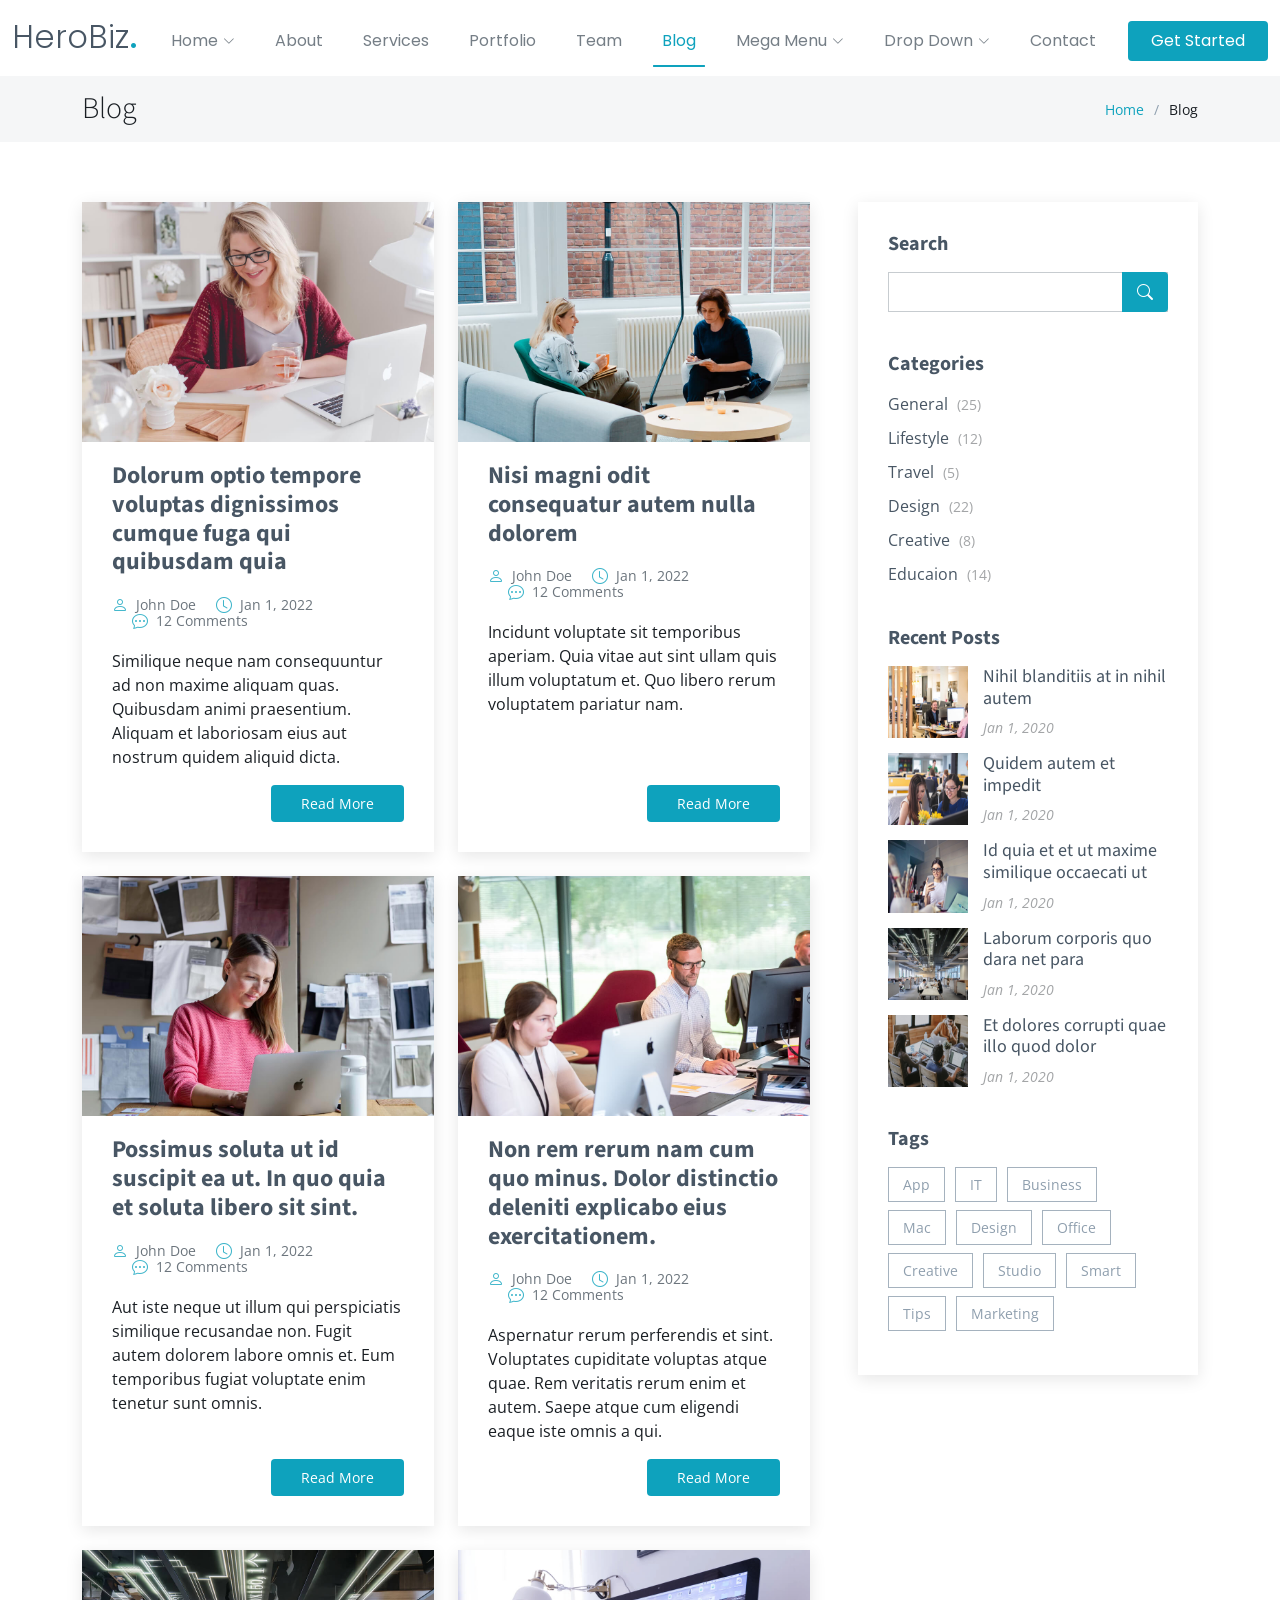
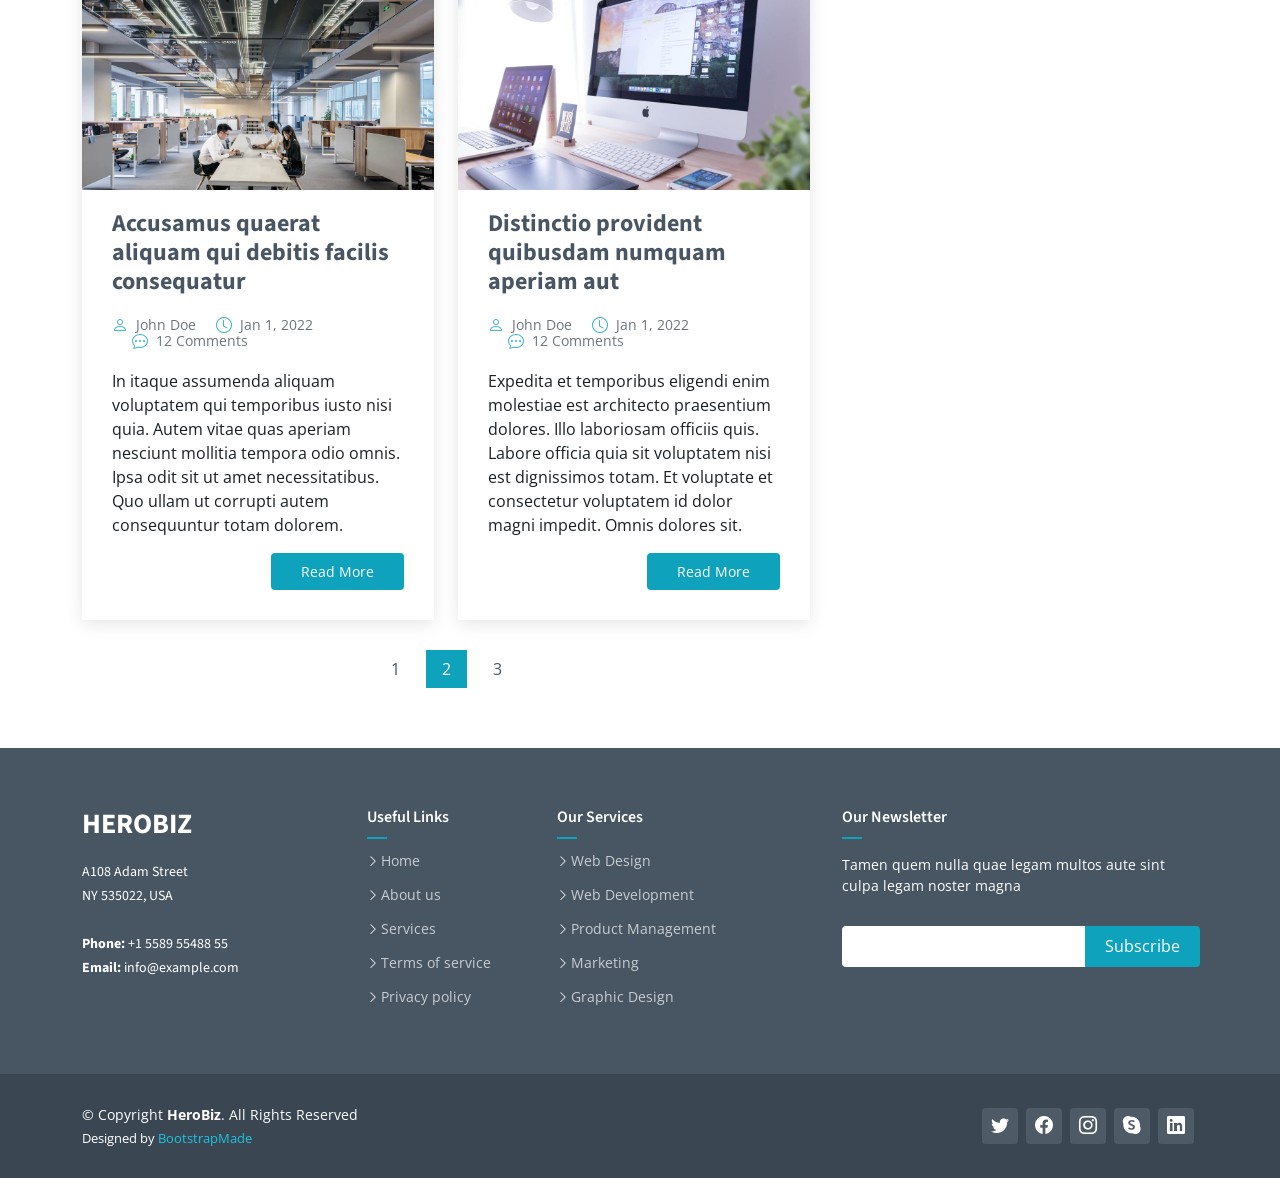
==== blog.html @ 0faada61 "commits" ====
<!DOCTYPE html>
<html lang="en">

<head>
  <meta charset="utf-8">
  <meta content="width=device-width, initial-scale=1.0" name="viewport">

  <title>Blog - HeroBiz Bootstrap Template</title>
  <meta content="" name="description">
  <meta content="" name="keywords">

  <!-- Favicons -->
  <link href="assets/img/favicon.png" rel="icon">
  <link href="assets/img/apple-touch-icon.png" rel="apple-touch-icon">

  <!-- Google Fonts -->
  <link rel="preconnect" href="https://fonts.googleapis.com">
  <link rel="preconnect" href="https://fonts.gstatic.com" crossorigin>
  <link href="https://fonts.googleapis.com/css2?family=Open+Sans:ital,wght@0,300;0,400;0,500;0,600;0,700;1,300;1,400;1,500;1,600;1,700&family=Poppins:ital,wght@0,300;0,400;0,500;0,600;0,700;1,300;1,400;1,500;1,600;1,700&family=Source+Sans+Pro:ital,wght@0,300;0,400;0,600;0,700;1,300;1,400;1,600;1,700&display=swap" rel="stylesheet">

  <!-- Vendor CSS Files -->
  <link href="assets/vendor/bootstrap/css/bootstrap.min.css" rel="stylesheet">
  <link href="assets/vendor/bootstrap-icons/bootstrap-icons.css" rel="stylesheet">
  <link href="assets/vendor/aos/aos.css" rel="stylesheet">
  <link href="assets/vendor/glightbox/css/glightbox.min.css" rel="stylesheet">
  <link href="assets/vendor/swiper/swiper-bundle.min.css" rel="stylesheet">

  <!-- Variables CSS Files. Uncomment your preferred color scheme -->
  <link href="assets/css/variables.css" rel="stylesheet">
  <!-- <link href="assets/css/variables-blue.css" rel="stylesheet"> -->
  <!-- <link href="assets/css/variables-green.css" rel="stylesheet"> -->
  <!-- <link href="assets/css/variables-orange.css" rel="stylesheet"> -->
  <!-- <link href="assets/css/variables-purple.css" rel="stylesheet"> -->
  <!-- <link href="assets/css/variables-red.css" rel="stylesheet"> -->
  <!-- <link href="assets/css/variables-pink.css" rel="stylesheet"> -->

  <!-- Template Main CSS File -->
  <link href="assets/css/main.css" rel="stylesheet">

  <!-- =======================================================
  * Template Name: HeroBiz - v2.1.0
  * Template URL: https://bootstrapmade.com/herobiz-bootstrap-business-template/
  * Author: BootstrapMade.com
  * License: https://bootstrapmade.com/license/
  ======================================================== -->
</head>

<body>

  <!-- ======= Header ======= -->
  <header id="header" class="header fixed-top" data-scrollto-offset="0">
    <div class="container-fluid d-flex align-items-center justify-content-between">

      <a href="index.html" class="logo d-flex align-items-center scrollto me-auto me-lg-0">
        <!-- Uncomment the line below if you also wish to use an image logo -->
        <!-- <img src="assets/img/logo.png" alt=""> -->
        <h1>HeroBiz<span>.</span></h1>
      </a>

      <nav id="navbar" class="navbar">
        <ul>

          <li class="dropdown"><a href="#"><span>Home</span> <i class="bi bi-chevron-down dropdown-indicator"></i></a>
            <ul>
              <li><a href="index.html">Home 1 - index.html</a></li>
              <li><a href="index-2.html">Home 2 - index-2.html</a></li>
              <li><a href="index-3.html">Home 3 - index-3.html</a></li>
              <li><a href="index-4.html">Home 4 - index-4.html</a></li>
            </ul>
          </li>

          <li><a class="nav-link scrollto" href="index.html#about">About</a></li>
          <li><a class="nav-link scrollto" href="index.html#services">Services</a></li>
          <li><a class="nav-link scrollto" href="index.html#portfolio">Portfolio</a></li>
          <li><a class="nav-link scrollto" href="index.html#team">Team</a></li>
          <li><a href="blog.html" class="active">Blog</a></li>
          <li class="dropdown megamenu"><a href="#"><span>Mega Menu</span> <i class="bi bi-chevron-down dropdown-indicator"></i></a>
            <ul>
              <li>
                <a href="#">Column 1 link 1</a>
                <a href="#">Column 1 link 2</a>
                <a href="#">Column 1 link 3</a>
              </li>
              <li>
                <a href="#">Column 2 link 1</a>
                <a href="#">Column 2 link 2</a>
                <a href="#">Column 3 link 3</a>
              </li>
              <li>
                <a href="#">Column 3 link 1</a>
                <a href="#">Column 3 link 2</a>
                <a href="#">Column 3 link 3</a>
              </li>
              <li>
                <a href="#">Column 4 link 1</a>
                <a href="#">Column 4 link 2</a>
                <a href="#">Column 4 link 3</a>
              </li>
            </ul>
          </li>
          <li class="dropdown"><a href="#"><span>Drop Down</span> <i class="bi bi-chevron-down dropdown-indicator"></i></a>
            <ul>
              <li><a href="#">Drop Down 1</a></li>
              <li class="dropdown"><a href="#"><span>Deep Drop Down</span> <i class="bi bi-chevron-down dropdown-indicator"></i></a>
                <ul>
                  <li><a href="#">Deep Drop Down 1</a></li>
                  <li><a href="#">Deep Drop Down 2</a></li>
                  <li><a href="#">Deep Drop Down 3</a></li>
                  <li><a href="#">Deep Drop Down 4</a></li>
                  <li><a href="#">Deep Drop Down 5</a></li>
                </ul>
              </li>
              <li><a href="#">Drop Down 2</a></li>
              <li><a href="#">Drop Down 3</a></li>
              <li><a href="#">Drop Down 4</a></li>
            </ul>
          </li>
          <li><a class="nav-link scrollto" href="index.html#contact">Contact</a></li>
        </ul>
        <i class="bi bi-list mobile-nav-toggle d-none"></i>
      </nav><!-- .navbar -->

      <a class="btn-getstarted scrollto" href="index.html#about">Get Started</a>

    </div>
  </header><!-- End Header -->

  <main id="main">

    <!-- ======= Breadcrumbs ======= -->
    <div class="breadcrumbs">
      <div class="container">

        <div class="d-flex justify-content-between align-items-center">
          <h2>Blog</h2>
          <ol>
            <li><a href="index.html">Home</a></li>
            <li>Blog</li>
          </ol>
        </div>

      </div>
    </div><!-- End Breadcrumbs -->

    <!-- ======= Blog Section ======= -->
    <section id="blog" class="blog">
      <div class="container" data-aos="fade-up">

        <div class="row g-5">

          <div class="col-lg-8">

            <div class="row gy-4 posts-list">

              <div class="col-lg-6">
                <article class="d-flex flex-column">

                  <div class="post-img">
                    <img src="assets/img/blog/blog-1.jpg" alt="" class="img-fluid">
                  </div>

                  <h2 class="title">
                    <a href="blog-details.html">Dolorum optio tempore voluptas dignissimos cumque fuga qui quibusdam quia</a>
                  </h2>

                  <div class="meta-top">
                    <ul>
                      <li class="d-flex align-items-center"><i class="bi bi-person"></i> <a href="blog-details.html">John Doe</a></li>
                      <li class="d-flex align-items-center"><i class="bi bi-clock"></i> <a href="blog-details.html"><time datetime="2022-01-01">Jan 1, 2022</time></a></li>
                      <li class="d-flex align-items-center"><i class="bi bi-chat-dots"></i> <a href="blog-details.html">12 Comments</a></li>
                    </ul>
                  </div>

                  <div class="content">
                    <p>
                      Similique neque nam consequuntur ad non maxime aliquam quas. Quibusdam animi praesentium. Aliquam et laboriosam eius aut nostrum quidem aliquid dicta.
                    </p>
                  </div>

                  <div class="read-more mt-auto align-self-end">
                    <a href="blog-details.html">Read More</a>
                  </div>

                </article>
              </div><!-- End post list item -->

              <div class="col-lg-6">
                <article class="d-flex flex-column">

                  <div class="post-img">
                    <img src="assets/img/blog/blog-2.jpg" alt="" class="img-fluid">
                  </div>

                  <h2 class="title">
                    <a href="blog-details.html">Nisi magni odit consequatur autem nulla dolorem</a>
                  </h2>

                  <div class="meta-top">
                    <ul>
                      <li class="d-flex align-items-center"><i class="bi bi-person"></i> <a href="blog-details.html">John Doe</a></li>
                      <li class="d-flex align-items-center"><i class="bi bi-clock"></i> <a href="blog-details.html"><time datetime="2022-01-01">Jan 1, 2022</time></a></li>
                      <li class="d-flex align-items-center"><i class="bi bi-chat-dots"></i> <a href="blog-details.html">12 Comments</a></li>
                    </ul>
                  </div>

                  <div class="content">
                    <p>
                      Incidunt voluptate sit temporibus aperiam. Quia vitae aut sint ullam quis illum voluptatum et. Quo libero rerum voluptatem pariatur nam.
                    </p>
                  </div>

                  <div class="read-more mt-auto align-self-end">
                    <a href="blog-details.html">Read More</a>
                  </div>

                </article>
              </div><!-- End post list item -->

              <div class="col-lg-6">
                <article class="d-flex flex-column">

                  <div class="post-img">
                    <img src="assets/img/blog/blog-3.jpg" alt="" class="img-fluid">
                  </div>

                  <h2 class="title">
                    <a href="blog-details.html">Possimus soluta ut id suscipit ea ut. In quo quia et soluta libero sit sint.</a>
                  </h2>

                  <div class="meta-top">
                    <ul>
                      <li class="d-flex align-items-center"><i class="bi bi-person"></i> <a href="blog-details.html">John Doe</a></li>
                      <li class="d-flex align-items-center"><i class="bi bi-clock"></i> <a href="blog-details.html"><time datetime="2022-01-01">Jan 1, 2022</time></a></li>
                      <li class="d-flex align-items-center"><i class="bi bi-chat-dots"></i> <a href="blog-details.html">12 Comments</a></li>
                    </ul>
                  </div>

                  <div class="content">
                    <p>
                      Aut iste neque ut illum qui perspiciatis similique recusandae non. Fugit autem dolorem labore omnis et. Eum temporibus fugiat voluptate enim tenetur sunt omnis.
                    </p>
                  </div>

                  <div class="read-more mt-auto align-self-end">
                    <a href="blog-details.html">Read More</a>
                  </div>

                </article>
              </div><!-- End post list item -->

              <div class="col-lg-6">
                <article class="d-flex flex-column">

                  <div class="post-img">
                    <img src="assets/img/blog/blog-4.jpg" alt="" class="img-fluid">
                  </div>

                  <h2 class="title">
                    <a href="blog-details.html">Non rem rerum nam cum quo minus. Dolor distinctio deleniti explicabo eius exercitationem.</a>
                  </h2>

                  <div class="meta-top">
                    <ul>
                      <li class="d-flex align-items-center"><i class="bi bi-person"></i> <a href="blog-details.html">John Doe</a></li>
                      <li class="d-flex align-items-center"><i class="bi bi-clock"></i> <a href="blog-details.html"><time datetime="2022-01-01">Jan 1, 2022</time></a></li>
                      <li class="d-flex align-items-center"><i class="bi bi-chat-dots"></i> <a href="blog-details.html">12 Comments</a></li>
                    </ul>
                  </div>

                  <div class="content">
                    <p>
                      Aspernatur rerum perferendis et sint. Voluptates cupiditate voluptas atque quae. Rem veritatis rerum enim et autem. Saepe atque cum eligendi eaque iste omnis a qui.
                    </p>
                  </div>

                  <div class="read-more mt-auto align-self-end">
                    <a href="blog-details.html">Read More</a>
                  </div>

                </article>
              </div><!-- End post list item -->

              <div class="col-lg-6">
                <article class="d-flex flex-column">

                  <div class="post-img">
                    <img src="assets/img/blog/blog-5.jpg" alt="" class="img-fluid">
                  </div>

                  <h2 class="title">
                    <a href="blog-details.html">Accusamus quaerat aliquam qui debitis facilis consequatur</a>
                  </h2>

                  <div class="meta-top">
                    <ul>
                      <li class="d-flex align-items-center"><i class="bi bi-person"></i> <a href="blog-details.html">John Doe</a></li>
                      <li class="d-flex align-items-center"><i class="bi bi-clock"></i> <a href="blog-details.html"><time datetime="2022-01-01">Jan 1, 2022</time></a></li>
                      <li class="d-flex align-items-center"><i class="bi bi-chat-dots"></i> <a href="blog-details.html">12 Comments</a></li>
                    </ul>
                  </div>

                  <div class="content">
                    <p>
                      In itaque assumenda aliquam voluptatem qui temporibus iusto nisi quia. Autem vitae quas aperiam nesciunt mollitia tempora odio omnis. Ipsa odit sit ut amet necessitatibus. Quo ullam ut corrupti autem consequuntur totam dolorem.
                    </p>
                  </div>

                  <div class="read-more mt-auto align-self-end">
                    <a href="blog-details.html">Read More</a>
                  </div>

                </article>
              </div><!-- End post list item -->

              <div class="col-lg-6">
                <article class="d-flex flex-column">

                  <div class="post-img">
                    <img src="assets/img/blog/blog-6.jpg" alt="" class="img-fluid">
                  </div>

                  <h2 class="title">
                    <a href="blog-details.html">Distinctio provident quibusdam numquam aperiam aut</a>
                  </h2>

                  <div class="meta-top">
                    <ul>
                      <li class="d-flex align-items-center"><i class="bi bi-person"></i> <a href="blog-details.html">John Doe</a></li>
                      <li class="d-flex align-items-center"><i class="bi bi-clock"></i> <a href="blog-details.html"><time datetime="2022-01-01">Jan 1, 2022</time></a></li>
                      <li class="d-flex align-items-center"><i class="bi bi-chat-dots"></i> <a href="blog-details.html">12 Comments</a></li>
                    </ul>
                  </div>

                  <div class="content">
                    <p>
                      Expedita et temporibus eligendi enim molestiae est architecto praesentium dolores. Illo laboriosam officiis quis. Labore officia quia sit voluptatem nisi est dignissimos totam. Et voluptate et consectetur voluptatem id dolor magni impedit. Omnis dolores sit.
                    </p>
                  </div>

                  <div class="read-more mt-auto align-self-end">
                    <a href="blog-details.html">Read More</a>
                  </div>

                </article>
              </div><!-- End post list item -->

            </div><!-- End blog posts list -->

            <div class="blog-pagination">
              <ul class="justify-content-center">
                <li><a href="#">1</a></li>
                <li class="active"><a href="#">2</a></li>
                <li><a href="#">3</a></li>
              </ul>
            </div><!-- End blog pagination -->

          </div>

          <div class="col-lg-4">

            <div class="sidebar">

              <div class="sidebar-item search-form">
                <h3 class="sidebar-title">Search</h3>
                <form action="" class="mt-3">
                  <input type="text">
                  <button type="submit"><i class="bi bi-search"></i></button>
                </form>
              </div><!-- End sidebar search formn-->

              <div class="sidebar-item categories">
                <h3 class="sidebar-title">Categories</h3>
                <ul class="mt-3">
                  <li><a href="#">General <span>(25)</span></a></li>
                  <li><a href="#">Lifestyle <span>(12)</span></a></li>
                  <li><a href="#">Travel <span>(5)</span></a></li>
                  <li><a href="#">Design <span>(22)</span></a></li>
                  <li><a href="#">Creative <span>(8)</span></a></li>
                  <li><a href="#">Educaion <span>(14)</span></a></li>
                </ul>
              </div><!-- End sidebar categories-->

              <div class="sidebar-item recent-posts">
                <h3 class="sidebar-title">Recent Posts</h3>

                <div class="mt-3">

                  <div class="post-item mt-3">
                    <img src="assets/img/blog/blog-recent-1.jpg" alt="" class="flex-shrink-0">
                    <div>
                      <h4><a href="blog-post.html">Nihil blanditiis at in nihil autem</a></h4>
                      <time datetime="2020-01-01">Jan 1, 2020</time>
                    </div>
                  </div><!-- End recent post item-->

                  <div class="post-item">
                    <img src="assets/img/blog/blog-recent-2.jpg" alt="" class="flex-shrink-0">
                    <div>
                      <h4><a href="blog-post.html">Quidem autem et impedit</a></h4>
                      <time datetime="2020-01-01">Jan 1, 2020</time>
                    </div>
                  </div><!-- End recent post item-->

                  <div class="post-item">
                    <img src="assets/img/blog/blog-recent-3.jpg" alt="" class="flex-shrink-0">
                    <div>
                      <h4><a href="blog-post.html">Id quia et et ut maxime similique occaecati ut</a></h4>
                      <time datetime="2020-01-01">Jan 1, 2020</time>
                    </div>
                  </div><!-- End recent post item-->

                  <div class="post-item">
                    <img src="assets/img/blog/blog-recent-4.jpg" alt="" class="flex-shrink-0">
                    <div>
                      <h4><a href="blog-post.html">Laborum corporis quo dara net para</a></h4>
                      <time datetime="2020-01-01">Jan 1, 2020</time>
                    </div>
                  </div><!-- End recent post item-->

                  <div class="post-item">
                    <img src="assets/img/blog/blog-recent-5.jpg" alt="" class="flex-shrink-0">
                    <div>
                      <h4><a href="blog-post.html">Et dolores corrupti quae illo quod dolor</a></h4>
                      <time datetime="2020-01-01">Jan 1, 2020</time>
                    </div>
                  </div><!-- End recent post item-->

                </div>

              </div><!-- End sidebar recent posts-->

              <div class="sidebar-item tags">
                <h3 class="sidebar-title">Tags</h3>
                <ul class="mt-3">
                  <li><a href="#">App</a></li>
                  <li><a href="#">IT</a></li>
                  <li><a href="#">Business</a></li>
                  <li><a href="#">Mac</a></li>
                  <li><a href="#">Design</a></li>
                  <li><a href="#">Office</a></li>
                  <li><a href="#">Creative</a></li>
                  <li><a href="#">Studio</a></li>
                  <li><a href="#">Smart</a></li>
                  <li><a href="#">Tips</a></li>
                  <li><a href="#">Marketing</a></li>
                </ul>
              </div><!-- End sidebar tags-->

            </div><!-- End Blog Sidebar -->

          </div>

        </div>

      </div>
    </section><!-- End Blog Section -->

  </main><!-- End #main -->

  <!-- ======= Footer ======= -->
  <footer id="footer" class="footer">

    <div class="footer-content">
      <div class="container">
        <div class="row">

          <div class="col-lg-3 col-md-6">
            <div class="footer-info">
              <h3>HeroBiz</h3>
              <p>
                A108 Adam Street <br>
                NY 535022, USA<br><br>
                <strong>Phone:</strong> +1 5589 55488 55<br>
                <strong>Email:</strong> info@example.com<br>
              </p>
            </div>
          </div>

          <div class="col-lg-2 col-md-6 footer-links">
            <h4>Useful Links</h4>
            <ul>
              <li><i class="bi bi-chevron-right"></i> <a href="#">Home</a></li>
              <li><i class="bi bi-chevron-right"></i> <a href="#">About us</a></li>
              <li><i class="bi bi-chevron-right"></i> <a href="#">Services</a></li>
              <li><i class="bi bi-chevron-right"></i> <a href="#">Terms of service</a></li>
              <li><i class="bi bi-chevron-right"></i> <a href="#">Privacy policy</a></li>
            </ul>
          </div>

          <div class="col-lg-3 col-md-6 footer-links">
            <h4>Our Services</h4>
            <ul>
              <li><i class="bi bi-chevron-right"></i> <a href="#">Web Design</a></li>
              <li><i class="bi bi-chevron-right"></i> <a href="#">Web Development</a></li>
              <li><i class="bi bi-chevron-right"></i> <a href="#">Product Management</a></li>
              <li><i class="bi bi-chevron-right"></i> <a href="#">Marketing</a></li>
              <li><i class="bi bi-chevron-right"></i> <a href="#">Graphic Design</a></li>
            </ul>
          </div>

          <div class="col-lg-4 col-md-6 footer-newsletter">
            <h4>Our Newsletter</h4>
            <p>Tamen quem nulla quae legam multos aute sint culpa legam noster magna</p>
            <form action="" method="post">
              <input type="email" name="email"><input type="submit" value="Subscribe">
            </form>

          </div>

        </div>
      </div>
    </div>

    <div class="footer-legal text-center">
      <div class="container d-flex flex-column flex-lg-row justify-content-center justify-content-lg-between align-items-center">

        <div class="d-flex flex-column align-items-center align-items-lg-start">
          <div class="copyright">
            &copy; Copyright <strong><span>HeroBiz</span></strong>. All Rights Reserved
          </div>
          <div class="credits">
            <!-- All the links in the footer should remain intact. -->
            <!-- You can delete the links only if you purchased the pro version. -->
            <!-- Licensing information: https://bootstrapmade.com/license/ -->
            <!-- Purchase the pro version with working PHP/AJAX contact form: https://bootstrapmade.com/herobiz-bootstrap-business-template/ -->
            Designed by <a href="https://bootstrapmade.com/">BootstrapMade</a>
          </div>
        </div>

        <div class="social-links order-first order-lg-last mb-3 mb-lg-0">
          <a href="#" class="twitter"><i class="bi bi-twitter"></i></a>
          <a href="#" class="facebook"><i class="bi bi-facebook"></i></a>
          <a href="#" class="instagram"><i class="bi bi-instagram"></i></a>
          <a href="#" class="google-plus"><i class="bi bi-skype"></i></a>
          <a href="#" class="linkedin"><i class="bi bi-linkedin"></i></a>
        </div>

      </div>
    </div>

  </footer><!-- End Footer -->

  <a href="#" class="scroll-top d-flex align-items-center justify-content-center"><i class="bi bi-arrow-up-short"></i></a>

  <div id="preloader"></div>

  <!-- Vendor JS Files -->
  <script src="assets/vendor/bootstrap/js/bootstrap.bundle.min.js"></script>
  <script src="assets/vendor/aos/aos.js"></script>
  <script src="assets/vendor/glightbox/js/glightbox.min.js"></script>
  <script src="assets/vendor/isotope-layout/isotope.pkgd.min.js"></script>
  <script src="assets/vendor/swiper/swiper-bundle.min.js"></script>
  <script src="assets/vendor/php-email-form/validate.js"></script>

  <!-- Template Main JS File -->
  <script src="assets/js/main.js"></script>

</body>

</html>
---- assets/css/variables.css ----
/**
* Template Name: HeroBiz
* File: variables.css
* Description: Easily customize colors, typography, and other repetitive properties used in the template main stylesheet file main.css
* 
* Template URL: https://bootstrapmade.com/herobiz-bootstrap-business-template/
* Author: BootstrapMade.com
* License: https://bootstrapmade.com/license/
* 
* Contents:
* 1. HeroBiz template variables 
* 2. Override default Bootstrap variables
* 3. Set color and background class names
*
* Learn more about CSS variables at https://developer.mozilla.org/en-US/docs/Web/CSS/Using_CSS_custom_properties
*/

/*--------------------------------------------------------------
# 1. HeroBiz template variables 
--------------------------------------------------------------*/
:root {

  /* Fonts */
  --font-default: 'Open Sans', system-ui, -apple-system, "Segoe UI", Roboto, "Helvetica Neue", Arial, "Noto Sans", "Liberation Sans", sans-serif, "Apple Color Emoji", "Segoe UI Emoji", "Segoe UI Symbol", "Noto Color Emoji";
  --font-primary: 'Source Sans Pro', sans-serif;
  --font-secondary: 'Poppins', sans-serif;

  /* Colors */
  /* The *-rgb color names are simply the RGB converted value of the corresponding color for use in the rgba() function */

  /* Default text color */
  --color-default: #1a1f24;
  --color-default-rgb: 26, 31, 36;

  /* Defult links color */
  --color-links: #0ea2bd;
  --color-links-hover: #1ec3e0;

  /* Primay colors */
  --color-primary: #0ea2bd;
  --color-primary-light: #1ec3e0;
  --color-primary-dark: #0189a1;

  --color-primary-rgb: 14, 162, 189;
  --color-primary-light-rgb: 30, 195, 224;
  --color-primary-dark-rgb: 1, 137, 161;

  /* Secondary colors */
  --color-secondary: #485664;
  --color-secondary-light: #8f9fae;
  --color-secondary-dark: #3a4753;

  --color-secondary-rgb: 72, 86, 100;
  --color-secondary-light-rgb: 143, 159, 174;
  --color-secondary-dark-rgb: 58, 71, 83;

  /* General colors */
  --color-blue: #0d6efd;
  --color-blue-rgb: 13, 110, 253;

  --color-indigo: #6610f2;
  --color-indigo-rgb: 102, 16, 242;

  --color-purple: #6f42c1;
  --color-purple-rgb: 111, 66, 193;

  --color-pink: #f3268c;
  --color-pink-rgb: 243, 38, 140;

  --color-red: #df1529;
  --color-red-rgb: 223, 21, 4;

  --color-orange: #fd7e14;
  --color-orange-rgb: 253, 126, 20;

  --color-yellow: #ffc107;
  --color-yellow-rgb: 255, 193, 7;

  --color-green: #059652;
  --color-green-rgb: 5, 150, 82;

  --color-teal: #20c997;
  --color-teal-rgb: 32, 201, 151;

  --color-cyan: #0dcaf0;
  --color-cyan-rgb: 13, 202, 240;

  --color-white: #ffffff;
  --color-white-rgb: 255, 255, 255;

  --color-gray: #6c757d;
  --color-gray-rgb: 108, 117, 125;

  --color-black: #000000;
  --color-black-rgb: 0, 0, 0;
  
}

/*--------------------------------------------------------------
# 2. Override default Bootstrap variables
--------------------------------------------------------------*/
:root {

  --bs-blue: var(--color-blue);
  --bs-indigo: var(--color-indigo);
  --bs-purple: var(--color-purple);
  --bs-pink: var(--color-pink);
  --bs-red: var(--color-red);
  --bs-orange: var(--color-orange);
  --bs-yellow: var(--color-yellow);
  --bs-green: var(--color-green);
  --bs-teal: var(--color-teal);
  --bs-cyan: var(--color-cyan);
  --bs-white: var(--color-white);
  --bs-gray: var(--color-gray);
  --bs-gray-dark: #343a40;
  --bs-gray-100: #f8f9fa;
  --bs-gray-200: #e9ecef;
  --bs-gray-300: #dee2e6;
  --bs-gray-400: #ced4da;
  --bs-gray-500: #adb5bd;
  --bs-gray-600: #6c757d;
  --bs-gray-700: #495057;
  --bs-gray-800: #343a40;
  --bs-gray-900: #212529;
  --bs-primary: var(--color-blue);
  --bs-secondary: var(--color-blue);
  --bs-success: #198754;
  --bs-info: #0dcaf0;
  --bs-warning: #ffc107;
  --bs-danger: #dc3545;
  --bs-light: #f8f9fa;
  --bs-dark: #212529;
  --bs-primary-rgb: var(--color-primary-rgb);
  --bs-secondary-rgb: var(--color-secondary-rgb);
  --bs-success-rgb: 25, 135, 84;
  --bs-info-rgb: 13, 202, 240;
  --bs-warning-rgb: 255, 193, 7;
  --bs-danger-rgb: 220, 53, 69;
  --bs-light-rgb: 248, 249, 250;
  --bs-dark-rgb: 33, 37, 41;
  --bs-white-rgb: var(--color-white-rgb);
  --bs-black-rgb: var(--color-black-rgb);
  --bs-body-color-rgb: var(--color-default-rgb);
  --bs-body-bg-rgb: 255, 255, 255;
  --bs-font-sans-serif: var(--font-default);
  --bs-font-monospace: SFMono-Regular, Menlo, Monaco, Consolas, "Liberation Mono", "Courier New", monospace;
  --bs-gradient: linear-gradient(180deg, rgba(255, 255, 255, 0.15), rgba(255, 255, 255, 0));
  --bs-body-font-family: var(--font-default);
  --bs-body-font-size: 1rem;
  --bs-body-font-weight: 400;
  --bs-body-line-height: 1.5;
  --bs-body-color: var(--color-default);
  --bs-body-bg: #fff;

}

/*--------------------------------------------------------------
# 3. Set color and background class names
--------------------------------------------------------------*/
/* Fonts */
.font-default { font-family: var(--font-default) !important; }
.font-primary { font-family: var(--font-primary) !important;}
.font-secondary { font-family: var(--font-secondary) !important; }

/* Text Colors */
.color-default { color: var(--color-default) !important; }
.color-links { color: var(--color-links) !important; }
.color-links:hover { color: var(--color-links-hover) !important; }
.color-primary { color: var(--color-primary) !important; }
.color-primary-light { color: var(--color-primary-light) !important; }
.color-primary-dark { color: var(--color-primary-dark) !important; }
.color-secondary { color: var(--color-secondary) !important; }
.color-secondary-light { color: var(--color-secondary-light) !important; }
.color-secondary-dark { color: var(--color-secondary-dark) !important; }
.color-blue { color: var(--color-blue) !important; }
.color-indigo { color: var(--color-indigo) !important; }
.color-purple { color: var(--color-purple) !important; }
.color-pink { color: var(--color-pink) !important; }
.color-red { color: var(--color-red) !important; }
.color-orange { color: var(--color-orange) !important; }
.color-yellow { color: var(--color-yellow) !important; }
.color-green { color: var(--color-green) !important; }
.color-teal { color: var(--color-teal) !important; }
.color-cyan { color: var(--color-cyan) !important; }
.color-white { color: var(--color-white) !important; }
.color-gray { color: var(--color-gray) !important; }
.color-black { color: var(--color-black) !important; }

/* Background Colors */
.bg-default { background-color: var(--color-default) !important; }
.bg-primary { background-color: var(--color-primary) !important; }
.bg-primary-light { background-color: var(--color-primary-light) !important; }
.bg-primary-dark { background-color: var(--color-primary-dark) !important; }
.bg-secondary { background-color: var(--color-secondary) !important; }
.bg-secondary-light { background-color: var(--color-secondary-light) !important; }
.bg-secondary-dark { background-color: var(--color-secondary-dark) !important; }
.bg-blue { background-color: var(--color-blue) !important; }
.bg-indigo { background-color: var(--color-indigo) !important; }
.bg-purple { background-color: var(--color-purple) !important; }
.bg-pink { background-color: var(--color-pink) !important; }
.bg-red { background-color: var(--color-red) !important; }
.bg-orange { background-color: var(--color-orange) !important; }
.bg-yellow { background-color: var(--color-yellow) !important; }
.bg-green { background-color: var(--color-green) !important; }
.bg-teal { background-color: var(--color-teal) !important; }
.bg-cyan { background-color: var(--color-cyan) !important; }
.bg-white { background-color: var(--color-white) !important; }
.bg-gray { background-color: var(--color-gray) !important; }
.bg-black { background-color: var(--color-black) !important; }
---- assets/css/variables-blue.css ----
/**
* Template Name: HeroBiz
* File: variables-blue.css
* Description: Easily customize colors, typography, and other repetitive properties used in the template main stylesheet file main.css
* 
* Template URL: https://bootstrapmade.com/herobiz-bootstrap-business-template/
* Author: BootstrapMade.com
* License: https://bootstrapmade.com/license/
* 
* Contents:
* 1. HeroBiz template variables 
* 2. Override default Bootstrap variables
* 3. Set color and background class names
*
* Learn more about CSS variables at https://developer.mozilla.org/en-US/docs/Web/CSS/Using_CSS_custom_properties
*/

/*--------------------------------------------------------------
# 1. HeroBiz template variables 
--------------------------------------------------------------*/
:root {

  /* Fonts */
  --font-default: 'Open Sans', system-ui, -apple-system, "Segoe UI", Roboto, "Helvetica Neue", Arial, "Noto Sans", "Liberation Sans", sans-serif, "Apple Color Emoji", "Segoe UI Emoji", "Segoe UI Symbol", "Noto Color Emoji";
  --font-primary: 'Source Sans Pro', sans-serif;
  --font-secondary: 'Poppins', sans-serif;

  /* Colors */
  /* The *-rgb color names are simply the RGB converted value of the corresponding color for use in the rgba() function */

  /* Default text color */
  --color-default: #1a1f24;
  --color-default-rgb: 26, 31, 36;

  /* Defult links color */
  --color-links: #3279fc;
  --color-links-hover: #4797ff;

  /* Primay colors */
  --color-primary: #3279fc;
  --color-primary-light: #4797ff;
  --color-primary-dark: #1c61e2;

  --color-primary-rgb: 50, 121, 252;
  --color-primary-light-rgb: 71, 151, 255;
  --color-primary-dark-rgb: 28, 97, 226;

  /* Secondary colors */
  --color-secondary: #5670a0;
  --color-secondary-light: #6e87b6;
  --color-secondary-dark: #3b5380;

  --color-secondary-rgb: 86, 112, 160;
  --color-secondary-light-rgb: 110, 135, 182;
  --color-secondary-dark-rgb: 59, 83, 128;

  /* General colors */
  --color-blue: #0d6efd;
  --color-blue-rgb: 13, 110, 253;

  --color-indigo: #6610f2;
  --color-indigo-rgb: 102, 16, 242;

  --color-purple: #6f42c1;
  --color-purple-rgb: 111, 66, 193;

  --color-pink: #f3268c;
  --color-pink-rgb: 243, 38, 140;

  --color-red: #df1529;
  --color-red-rgb: 223, 21, 4;

  --color-orange: #fd7e14;
  --color-orange-rgb: 253, 126, 20;

  --color-yellow: #ffc107;
  --color-yellow-rgb: 255, 193, 7;

  --color-green: #059652;
  --color-green-rgb: 5, 150, 82;

  --color-teal: #20c997;
  --color-teal-rgb: 32, 201, 151;

  --color-cyan: #0dcaf0;
  --color-cyan-rgb: 13, 202, 240;

  --color-white: #ffffff;
  --color-white-rgb: 255, 255, 255;

  --color-gray: #6c757d;
  --color-gray-rgb: 108, 117, 125;

  --color-black: #000000;
  --color-black-rgb: 0, 0, 0;
  
}

/*--------------------------------------------------------------
# 2. Override default Bootstrap variables
--------------------------------------------------------------*/
:root {

  --bs-blue: var(--color-blue);
  --bs-indigo: var(--color-indigo);
  --bs-purple: var(--color-purple);
  --bs-pink: var(--color-pink);
  --bs-red: var(--color-red);
  --bs-orange: var(--color-orange);
  --bs-yellow: var(--color-yellow);
  --bs-green: var(--color-green);
  --bs-teal: var(--color-teal);
  --bs-cyan: var(--color-cyan);
  --bs-white: var(--color-white);
  --bs-gray: var(--color-gray);
  --bs-gray-dark: #343a40;
  --bs-gray-100: #f8f9fa;
  --bs-gray-200: #e9ecef;
  --bs-gray-300: #dee2e6;
  --bs-gray-400: #ced4da;
  --bs-gray-500: #adb5bd;
  --bs-gray-600: #6c757d;
  --bs-gray-700: #495057;
  --bs-gray-800: #343a40;
  --bs-gray-900: #212529;
  --bs-primary: var(--color-blue);
  --bs-secondary: var(--color-blue);
  --bs-success: #198754;
  --bs-info: #0dcaf0;
  --bs-warning: #ffc107;
  --bs-danger: #dc3545;
  --bs-light: #f8f9fa;
  --bs-dark: #212529;
  --bs-primary-rgb: var(--color-primary-rgb);
  --bs-secondary-rgb: var(--color-secondary-rgb);
  --bs-success-rgb: 25, 135, 84;
  --bs-info-rgb: 13, 202, 240;
  --bs-warning-rgb: 255, 193, 7;
  --bs-danger-rgb: 220, 53, 69;
  --bs-light-rgb: 248, 249, 250;
  --bs-dark-rgb: 33, 37, 41;
  --bs-white-rgb: var(--color-white-rgb);
  --bs-black-rgb: var(--color-black-rgb);
  --bs-body-color-rgb: var(--color-default-rgb);
  --bs-body-bg-rgb: 255, 255, 255;
  --bs-font-sans-serif: var(--font-default);
  --bs-font-monospace: SFMono-Regular, Menlo, Monaco, Consolas, "Liberation Mono", "Courier New", monospace;
  --bs-gradient: linear-gradient(180deg, rgba(255, 255, 255, 0.15), rgba(255, 255, 255, 0));
  --bs-body-font-family: var(--font-default);
  --bs-body-font-size: 1rem;
  --bs-body-font-weight: 400;
  --bs-body-line-height: 1.5;
  --bs-body-color: var(--color-default);
  --bs-body-bg: #fff;

}

/*--------------------------------------------------------------
# 3. Set color and background class names
--------------------------------------------------------------*/
/* Fonts */
.font-default { font-family: var(--font-default) !important; }
.font-primary { font-family: var(--font-primary) !important;}
.font-secondary { font-family: var(--font-secondary) !important; }

/* Text Colors */
.color-default { color: var(--color-default) !important; }
.color-links { color: var(--color-links) !important; }
.color-links:hover { color: var(--color-links-hover) !important; }
.color-primary { color: var(--color-primary) !important; }
.color-primary-light { color: var(--color-primary-light) !important; }
.color-primary-dark { color: var(--color-primary-dark) !important; }
.color-secondary { color: var(--color-secondary) !important; }
.color-secondary-light { color: var(--color-secondary-light) !important; }
.color-secondary-dark { color: var(--color-secondary-dark) !important; }
.color-blue { color: var(--color-blue) !important; }
.color-indigo { color: var(--color-indigo) !important; }
.color-purple { color: var(--color-purple) !important; }
.color-pink { color: var(--color-pink) !important; }
.color-red { color: var(--color-red) !important; }
.color-orange { color: var(--color-orange) !important; }
.color-yellow { color: var(--color-yellow) !important; }
.color-green { color: var(--color-green) !important; }
.color-teal { color: var(--color-teal) !important; }
.color-cyan { color: var(--color-cyan) !important; }
.color-white { color: var(--color-white) !important; }
.color-gray { color: var(--color-gray) !important; }
.color-black { color: var(--color-black) !important; }

/* Background Colors */
.bg-default { background-color: var(--color-default) !important; }
.bg-primary { background-color: var(--color-primary) !important; }
.bg-primary-light { background-color: var(--color-primary-light) !important; }
.bg-primary-dark { background-color: var(--color-primary-dark) !important; }
.bg-secondary { background-color: var(--color-secondary) !important; }
.bg-secondary-light { background-color: var(--color-secondary-light) !important; }
.bg-secondary-dark { background-color: var(--color-secondary-dark) !important; }
.bg-blue { background-color: var(--color-blue) !important; }
.bg-indigo { background-color: var(--color-indigo) !important; }
.bg-purple { background-color: var(--color-purple) !important; }
.bg-pink { background-color: var(--color-pink) !important; }
.bg-red { background-color: var(--color-red) !important; }
.bg-orange { background-color: var(--color-orange) !important; }
.bg-yellow { background-color: var(--color-yellow) !important; }
.bg-green { background-color: var(--color-green) !important; }
.bg-teal { background-color: var(--color-teal) !important; }
.bg-cyan { background-color: var(--color-cyan) !important; }
.bg-white { background-color: var(--color-white) !important; }
.bg-gray { background-color: var(--color-gray) !important; }
.bg-black { background-color: var(--color-black) !important; }
---- assets/css/variables-green.css ----
/**
* Template Name: HeroBiz
* File: variables-green.css
* Description: Easily customize colors, typography, and other repetitive properties used in the template main stylesheet file main.css
* 
* Template URL: https://bootstrapmade.com/herobiz-bootstrap-business-template/
* Author: BootstrapMade.com
* License: https://bootstrapmade.com/license/
* 
* Contents:
* 1. HeroBiz template variables 
* 2. Override default Bootstrap variables
* 3. Set color and background class names
*
* Learn more about CSS variables at https://developer.mozilla.org/en-US/docs/Web/CSS/Using_CSS_custom_properties
*/

/*--------------------------------------------------------------
# 1. HeroBiz template variables 
--------------------------------------------------------------*/
:root {

  /* Fonts */
  --font-default: 'Open Sans', system-ui, -apple-system, "Segoe UI", Roboto, "Helvetica Neue", Arial, "Noto Sans", "Liberation Sans", sans-serif, "Apple Color Emoji", "Segoe UI Emoji", "Segoe UI Symbol", "Noto Color Emoji";
  --font-primary: 'Source Sans Pro', sans-serif;
  --font-secondary: 'Poppins', sans-serif;

  /* Colors */
  /* The *-rgb color names are simply the RGB converted value of the corresponding color for use in the rgba() function */

  /* Default text color */
  --color-default: #1a1f24;
  --color-default-rgb: 26, 31, 36;

  /* Defult links color */
  --color-links: #05c46b;
  --color-links-hover: #1de789;

  /* Primay colors */
  --color-primary: #05c46b;
  --color-primary-light: #1de789;
  --color-primary-dark: #01a156;

  --color-primary-rgb: 5, 196, 107;
  --color-primary-light-rgb: 29, 231, 137;
  --color-primary-dark-rgb: 1, 161, 86;

  /* Secondary colors */
  --color-secondary: #485664;
  --color-secondary-light: #8f9fae;
  --color-secondary-dark: #3a4753;

  --color-secondary-rgb: 72, 86, 100;
  --color-secondary-light-rgb: 143, 159, 174;
  --color-secondary-dark-rgb: 58, 71, 83;

  /* General colors */
  --color-blue: #0d6efd;
  --color-blue-rgb: 13, 110, 253;

  --color-indigo: #6610f2;
  --color-indigo-rgb: 102, 16, 242;

  --color-purple: #6f42c1;
  --color-purple-rgb: 111, 66, 193;

  --color-pink: #f3268c;
  --color-pink-rgb: 243, 38, 140;

  --color-red: #df1529;
  --color-red-rgb: 223, 21, 4;

  --color-orange: #fd7e14;
  --color-orange-rgb: 253, 126, 20;

  --color-yellow: #ffc107;
  --color-yellow-rgb: 255, 193, 7;

  --color-green: #059652;
  --color-green-rgb: 5, 150, 82;

  --color-teal: #20c997;
  --color-teal-rgb: 32, 201, 151;

  --color-cyan: #0dcaf0;
  --color-cyan-rgb: 13, 202, 240;

  --color-white: #ffffff;
  --color-white-rgb: 255, 255, 255;

  --color-gray: #6c757d;
  --color-gray-rgb: 108, 117, 125;

  --color-black: #000000;
  --color-black-rgb: 0, 0, 0;
  
}

/*--------------------------------------------------------------
# 2. Override default Bootstrap variables
--------------------------------------------------------------*/
:root {

  --bs-blue: var(--color-blue);
  --bs-indigo: var(--color-indigo);
  --bs-purple: var(--color-purple);
  --bs-pink: var(--color-pink);
  --bs-red: var(--color-red);
  --bs-orange: var(--color-orange);
  --bs-yellow: var(--color-yellow);
  --bs-green: var(--color-green);
  --bs-teal: var(--color-teal);
  --bs-cyan: var(--color-cyan);
  --bs-white: var(--color-white);
  --bs-gray: var(--color-gray);
  --bs-gray-dark: #343a40;
  --bs-gray-100: #f8f9fa;
  --bs-gray-200: #e9ecef;
  --bs-gray-300: #dee2e6;
  --bs-gray-400: #ced4da;
  --bs-gray-500: #adb5bd;
  --bs-gray-600: #6c757d;
  --bs-gray-700: #495057;
  --bs-gray-800: #343a40;
  --bs-gray-900: #212529;
  --bs-primary: var(--color-blue);
  --bs-secondary: var(--color-blue);
  --bs-success: #198754;
  --bs-info: #0dcaf0;
  --bs-warning: #ffc107;
  --bs-danger: #dc3545;
  --bs-light: #f8f9fa;
  --bs-dark: #212529;
  --bs-primary-rgb: var(--color-primary-rgb);
  --bs-secondary-rgb: var(--color-secondary-rgb);
  --bs-success-rgb: 25, 135, 84;
  --bs-info-rgb: 13, 202, 240;
  --bs-warning-rgb: 255, 193, 7;
  --bs-danger-rgb: 220, 53, 69;
  --bs-light-rgb: 248, 249, 250;
  --bs-dark-rgb: 33, 37, 41;
  --bs-white-rgb: var(--color-white-rgb);
  --bs-black-rgb: var(--color-black-rgb);
  --bs-body-color-rgb: var(--color-default-rgb);
  --bs-body-bg-rgb: 255, 255, 255;
  --bs-font-sans-serif: var(--font-default);
  --bs-font-monospace: SFMono-Regular, Menlo, Monaco, Consolas, "Liberation Mono", "Courier New", monospace;
  --bs-gradient: linear-gradient(180deg, rgba(255, 255, 255, 0.15), rgba(255, 255, 255, 0));
  --bs-body-font-family: var(--font-default);
  --bs-body-font-size: 1rem;
  --bs-body-font-weight: 400;
  --bs-body-line-height: 1.5;
  --bs-body-color: var(--color-default);
  --bs-body-bg: #fff;

}

/*--------------------------------------------------------------
# 3. Set color and background class names
--------------------------------------------------------------*/
/* Fonts */
.font-default { font-family: var(--font-default) !important; }
.font-primary { font-family: var(--font-primary) !important;}
.font-secondary { font-family: var(--font-secondary) !important; }

/* Text Colors */
.color-default { color: var(--color-default) !important; }
.color-links { color: var(--color-links) !important; }
.color-links:hover { color: var(--color-links-hover) !important; }
.color-primary { color: var(--color-primary) !important; }
.color-primary-light { color: var(--color-primary-light) !important; }
.color-primary-dark { color: var(--color-primary-dark) !important; }
.color-secondary { color: var(--color-secondary) !important; }
.color-secondary-light { color: var(--color-secondary-light) !important; }
.color-secondary-dark { color: var(--color-secondary-dark) !important; }
.color-blue { color: var(--color-blue) !important; }
.color-indigo { color: var(--color-indigo) !important; }
.color-purple { color: var(--color-purple) !important; }
.color-pink { color: var(--color-pink) !important; }
.color-red { color: var(--color-red) !important; }
.color-orange { color: var(--color-orange) !important; }
.color-yellow { color: var(--color-yellow) !important; }
.color-green { color: var(--color-green) !important; }
.color-teal { color: var(--color-teal) !important; }
.color-cyan { color: var(--color-cyan) !important; }
.color-white { color: var(--color-white) !important; }
.color-gray { color: var(--color-gray) !important; }
.color-black { color: var(--color-black) !important; }

/* Background Colors */
.bg-default { background-color: var(--color-default) !important; }
.bg-primary { background-color: var(--color-primary) !important; }
.bg-primary-light { background-color: var(--color-primary-light) !important; }
.bg-primary-dark { background-color: var(--color-primary-dark) !important; }
.bg-secondary { background-color: var(--color-secondary) !important; }
.bg-secondary-light { background-color: var(--color-secondary-light) !important; }
.bg-secondary-dark { background-color: var(--color-secondary-dark) !important; }
.bg-blue { background-color: var(--color-blue) !important; }
.bg-indigo { background-color: var(--color-indigo) !important; }
.bg-purple { background-color: var(--color-purple) !important; }
.bg-pink { background-color: var(--color-pink) !important; }
.bg-red { background-color: var(--color-red) !important; }
.bg-orange { background-color: var(--color-orange) !important; }
.bg-yellow { background-color: var(--color-yellow) !important; }
.bg-green { background-color: var(--color-green) !important; }
.bg-teal { background-color: var(--color-teal) !important; }
.bg-cyan { background-color: var(--color-cyan) !important; }
.bg-white { background-color: var(--color-white) !important; }
.bg-gray { background-color: var(--color-gray) !important; }
.bg-black { background-color: var(--color-black) !important; }
---- assets/css/variables-orange.css ----
/**
* Template Name: HeroBiz
* File: variables-orange.css
* Description: Easily customize colors, typography, and other repetitive properties used in the template main stylesheet file main.css
* 
* Template URL: https://bootstrapmade.com/herobiz-bootstrap-business-template/
* Author: BootstrapMade.com
* License: https://bootstrapmade.com/license/
* 
* Contents:
* 1. HeroBiz template variables 
* 2. Override default Bootstrap variables
* 3. Set color and background class names
*
* Learn more about CSS variables at https://developer.mozilla.org/en-US/docs/Web/CSS/Using_CSS_custom_properties
*/

/*--------------------------------------------------------------
# 1. HeroBiz template variables 
--------------------------------------------------------------*/
:root {

  /* Fonts */
  --font-default: 'Open Sans', system-ui, -apple-system, "Segoe UI", Roboto, "Helvetica Neue", Arial, "Noto Sans", "Liberation Sans", sans-serif, "Apple Color Emoji", "Segoe UI Emoji", "Segoe UI Symbol", "Noto Color Emoji";
  --font-primary: 'Source Sans Pro', sans-serif;
  --font-secondary: 'Poppins', sans-serif;

  /* Colors */
  /* The *-rgb color names are simply the RGB converted value of the corresponding color for use in the rgba() function */

  /* Default text color */
  --color-default: #1a1f24;
  --color-default-rgb: 26, 31, 36;

  /* Defult links color */
  --color-links: #f97233;
  --color-links-hover: #fa9160;

  /* Primay colors */
  --color-primary: #f97233;
  --color-primary-light: #fb9b6e;
  --color-primary-dark: #e54d07;

  --color-primary-rgb: 249, 114, 51;
  --color-primary-light-rgb: 251, 155, 110;
  --color-primary-dark-rgb: 229, 77, 7;

  /* Secondary colors */
  --color-secondary: #485664;
  --color-secondary-light: #8f9fae;
  --color-secondary-dark: #3a4753;

  --color-secondary-rgb: 72, 86, 100;
  --color-secondary-light-rgb: 143, 159, 174;
  --color-secondary-dark-rgb: 58, 71, 83;

  /* General colors */
  --color-blue: #0d6efd;
  --color-blue-rgb: 13, 110, 253;

  --color-indigo: #6610f2;
  --color-indigo-rgb: 102, 16, 242;

  --color-purple: #6f42c1;
  --color-purple-rgb: 111, 66, 193;

  --color-pink: #f3268c;
  --color-pink-rgb: 243, 38, 140;

  --color-red: #df1529;
  --color-red-rgb: 223, 21, 4;

  --color-orange: #fd7e14;
  --color-orange-rgb: 253, 126, 20;

  --color-yellow: #ffc107;
  --color-yellow-rgb: 255, 193, 7;

  --color-green: #059652;
  --color-green-rgb: 5, 150, 82;

  --color-teal: #20c997;
  --color-teal-rgb: 32, 201, 151;

  --color-cyan: #0dcaf0;
  --color-cyan-rgb: 13, 202, 240;

  --color-white: #ffffff;
  --color-white-rgb: 255, 255, 255;

  --color-gray: #6c757d;
  --color-gray-rgb: 108, 117, 125;

  --color-black: #000000;
  --color-black-rgb: 0, 0, 0;
  
}

/*--------------------------------------------------------------
# 2. Override default Bootstrap variables
--------------------------------------------------------------*/
:root {

  --bs-blue: var(--color-blue);
  --bs-indigo: var(--color-indigo);
  --bs-purple: var(--color-purple);
  --bs-pink: var(--color-pink);
  --bs-red: var(--color-red);
  --bs-orange: var(--color-orange);
  --bs-yellow: var(--color-yellow);
  --bs-green: var(--color-green);
  --bs-teal: var(--color-teal);
  --bs-cyan: var(--color-cyan);
  --bs-white: var(--color-white);
  --bs-gray: var(--color-gray);
  --bs-gray-dark: #343a40;
  --bs-gray-100: #f8f9fa;
  --bs-gray-200: #e9ecef;
  --bs-gray-300: #dee2e6;
  --bs-gray-400: #ced4da;
  --bs-gray-500: #adb5bd;
  --bs-gray-600: #6c757d;
  --bs-gray-700: #495057;
  --bs-gray-800: #343a40;
  --bs-gray-900: #212529;
  --bs-primary: var(--color-blue);
  --bs-secondary: var(--color-blue);
  --bs-success: #198754;
  --bs-info: #0dcaf0;
  --bs-warning: #ffc107;
  --bs-danger: #dc3545;
  --bs-light: #f8f9fa;
  --bs-dark: #212529;
  --bs-primary-rgb: var(--color-primary-rgb);
  --bs-secondary-rgb: var(--color-secondary-rgb);
  --bs-success-rgb: 25, 135, 84;
  --bs-info-rgb: 13, 202, 240;
  --bs-warning-rgb: 255, 193, 7;
  --bs-danger-rgb: 220, 53, 69;
  --bs-light-rgb: 248, 249, 250;
  --bs-dark-rgb: 33, 37, 41;
  --bs-white-rgb: var(--color-white-rgb);
  --bs-black-rgb: var(--color-black-rgb);
  --bs-body-color-rgb: var(--color-default-rgb);
  --bs-body-bg-rgb: 255, 255, 255;
  --bs-font-sans-serif: var(--font-default);
  --bs-font-monospace: SFMono-Regular, Menlo, Monaco, Consolas, "Liberation Mono", "Courier New", monospace;
  --bs-gradient: linear-gradient(180deg, rgba(255, 255, 255, 0.15), rgba(255, 255, 255, 0));
  --bs-body-font-family: var(--font-default);
  --bs-body-font-size: 1rem;
  --bs-body-font-weight: 400;
  --bs-body-line-height: 1.5;
  --bs-body-color: var(--color-default);
  --bs-body-bg: #fff;

}

/*--------------------------------------------------------------
# 3. Set color and background class names
--------------------------------------------------------------*/
/* Fonts */
.font-default { font-family: var(--font-default) !important; }
.font-primary { font-family: var(--font-primary) !important;}
.font-secondary { font-family: var(--font-secondary) !important; }

/* Text Colors */
.color-default { color: var(--color-default) !important; }
.color-links { color: var(--color-links) !important; }
.color-links:hover { color: var(--color-links-hover) !important; }
.color-primary { color: var(--color-primary) !important; }
.color-primary-light { color: var(--color-primary-light) !important; }
.color-primary-dark { color: var(--color-primary-dark) !important; }
.color-secondary { color: var(--color-secondary) !important; }
.color-secondary-light { color: var(--color-secondary-light) !important; }
.color-secondary-dark { color: var(--color-secondary-dark) !important; }
.color-blue { color: var(--color-blue) !important; }
.color-indigo { color: var(--color-indigo) !important; }
.color-purple { color: var(--color-purple) !important; }
.color-pink { color: var(--color-pink) !important; }
.color-red { color: var(--color-red) !important; }
.color-orange { color: var(--color-orange) !important; }
.color-yellow { color: var(--color-yellow) !important; }
.color-green { color: var(--color-green) !important; }
.color-teal { color: var(--color-teal) !important; }
.color-cyan { color: var(--color-cyan) !important; }
.color-white { color: var(--color-white) !important; }
.color-gray { color: var(--color-gray) !important; }
.color-black { color: var(--color-black) !important; }

/* Background Colors */
.bg-default { background-color: var(--color-default) !important; }
.bg-primary { background-color: var(--color-primary) !important; }
.bg-primary-light { background-color: var(--color-primary-light) !important; }
.bg-primary-dark { background-color: var(--color-primary-dark) !important; }
.bg-secondary { background-color: var(--color-secondary) !important; }
.bg-secondary-light { background-color: var(--color-secondary-light) !important; }
.bg-secondary-dark { background-color: var(--color-secondary-dark) !important; }
.bg-blue { background-color: var(--color-blue) !important; }
.bg-indigo { background-color: var(--color-indigo) !important; }
.bg-purple { background-color: var(--color-purple) !important; }
.bg-pink { background-color: var(--color-pink) !important; }
.bg-red { background-color: var(--color-red) !important; }
.bg-orange { background-color: var(--color-orange) !important; }
.bg-yellow { background-color: var(--color-yellow) !important; }
.bg-green { background-color: var(--color-green) !important; }
.bg-teal { background-color: var(--color-teal) !important; }
.bg-cyan { background-color: var(--color-cyan) !important; }
.bg-white { background-color: var(--color-white) !important; }
.bg-gray { background-color: var(--color-gray) !important; }
.bg-black { background-color: var(--color-black) !important; }
---- assets/css/variables-purple.css ----
/**
* Template Name: HeroBiz
* File: variables-purple.css
* Description: Easily customize colors, typography, and other repetitive properties used in the template main stylesheet file main.css
* 
* Template URL: https://bootstrapmade.com/herobiz-bootstrap-business-template/
* Author: BootstrapMade.com
* License: https://bootstrapmade.com/license/
* 
* Contents:
* 1. HeroBiz template variables 
* 2. Override default Bootstrap variables
* 3. Set color and background class names
*
* Learn more about CSS variables at https://developer.mozilla.org/en-US/docs/Web/CSS/Using_CSS_custom_properties
*/

/*--------------------------------------------------------------
# 1. HeroBiz template variables 
--------------------------------------------------------------*/
:root {

  /* Fonts */
  --font-default: 'Open Sans', system-ui, -apple-system, "Segoe UI", Roboto, "Helvetica Neue", Arial, "Noto Sans", "Liberation Sans", sans-serif, "Apple Color Emoji", "Segoe UI Emoji", "Segoe UI Symbol", "Noto Color Emoji";
  --font-primary: 'Source Sans Pro', sans-serif;
  --font-secondary: 'Poppins', sans-serif;

  /* Colors */
  /* The *-rgb color names are simply the RGB converted value of the corresponding color for use in the rgba() function */

  /* Default text color */
  --color-default: #1a1f24;
  --color-default-rgb: 26, 31, 36;

  /* Defult links color */
  --color-links: #6261c5;
  --color-links-hover: #7d7bfd;

  /* Primay colors */
  --color-primary: #6261c5;
  --color-primary-light: #7d7bfd;
  --color-primary-dark: #4b49aa;

  --color-primary-rgb: 98, 97, 197;
  --color-primary-light-rgb: 125, 123, 253;
  --color-primary-dark-rgb: 75, 73, 170;

  /* Secondary colors */
  --color-secondary: #56556b;
  --color-secondary-light: #7c7b94;
  --color-secondary-dark: #343346;

  --color-secondary-rgb: 86, 85, 107;
  --color-secondary-light-rgb: 124, 123, 148;
  --color-secondary-dark-rgb: 52, 51, 70;

  /* General colors */
  --color-blue: #0d6efd;
  --color-blue-rgb: 13, 110, 253;

  --color-indigo: #6610f2;
  --color-indigo-rgb: 102, 16, 242;

  --color-purple: #6f42c1;
  --color-purple-rgb: 111, 66, 193;

  --color-pink: #f3268c;
  --color-pink-rgb: 243, 38, 140;

  --color-red: #df1529;
  --color-red-rgb: 223, 21, 4;

  --color-orange: #fd7e14;
  --color-orange-rgb: 253, 126, 20;

  --color-yellow: #ffc107;
  --color-yellow-rgb: 255, 193, 7;

  --color-green: #059652;
  --color-green-rgb: 5, 150, 82;

  --color-teal: #20c997;
  --color-teal-rgb: 32, 201, 151;

  --color-cyan: #0dcaf0;
  --color-cyan-rgb: 13, 202, 240;

  --color-white: #ffffff;
  --color-white-rgb: 255, 255, 255;

  --color-gray: #6c757d;
  --color-gray-rgb: 108, 117, 125;

  --color-black: #000000;
  --color-black-rgb: 0, 0, 0;
  
}

/*--------------------------------------------------------------
# 2. Override default Bootstrap variables
--------------------------------------------------------------*/
:root {

  --bs-blue: var(--color-blue);
  --bs-indigo: var(--color-indigo);
  --bs-purple: var(--color-purple);
  --bs-pink: var(--color-pink);
  --bs-red: var(--color-red);
  --bs-orange: var(--color-orange);
  --bs-yellow: var(--color-yellow);
  --bs-green: var(--color-green);
  --bs-teal: var(--color-teal);
  --bs-cyan: var(--color-cyan);
  --bs-white: var(--color-white);
  --bs-gray: var(--color-gray);
  --bs-gray-dark: #343a40;
  --bs-gray-100: #f8f9fa;
  --bs-gray-200: #e9ecef;
  --bs-gray-300: #dee2e6;
  --bs-gray-400: #ced4da;
  --bs-gray-500: #adb5bd;
  --bs-gray-600: #6c757d;
  --bs-gray-700: #495057;
  --bs-gray-800: #343a40;
  --bs-gray-900: #212529;
  --bs-primary: var(--color-blue);
  --bs-secondary: var(--color-blue);
  --bs-success: #198754;
  --bs-info: #0dcaf0;
  --bs-warning: #ffc107;
  --bs-danger: #dc3545;
  --bs-light: #f8f9fa;
  --bs-dark: #212529;
  --bs-primary-rgb: var(--color-primary-rgb);
  --bs-secondary-rgb: var(--color-secondary-rgb);
  --bs-success-rgb: 25, 135, 84;
  --bs-info-rgb: 13, 202, 240;
  --bs-warning-rgb: 255, 193, 7;
  --bs-danger-rgb: 220, 53, 69;
  --bs-light-rgb: 248, 249, 250;
  --bs-dark-rgb: 33, 37, 41;
  --bs-white-rgb: var(--color-white-rgb);
  --bs-black-rgb: var(--color-black-rgb);
  --bs-body-color-rgb: var(--color-default-rgb);
  --bs-body-bg-rgb: 255, 255, 255;
  --bs-font-sans-serif: var(--font-default);
  --bs-font-monospace: SFMono-Regular, Menlo, Monaco, Consolas, "Liberation Mono", "Courier New", monospace;
  --bs-gradient: linear-gradient(180deg, rgba(255, 255, 255, 0.15), rgba(255, 255, 255, 0));
  --bs-body-font-family: var(--font-default);
  --bs-body-font-size: 1rem;
  --bs-body-font-weight: 400;
  --bs-body-line-height: 1.5;
  --bs-body-color: var(--color-default);
  --bs-body-bg: #fff;

}

/*--------------------------------------------------------------
# 3. Set color and background class names
--------------------------------------------------------------*/
/* Fonts */
.font-default { font-family: var(--font-default) !important; }
.font-primary { font-family: var(--font-primary) !important;}
.font-secondary { font-family: var(--font-secondary) !important; }

/* Text Colors */
.color-default { color: var(--color-default) !important; }
.color-links { color: var(--color-links) !important; }
.color-links:hover { color: var(--color-links-hover) !important; }
.color-primary { color: var(--color-primary) !important; }
.color-primary-light { color: var(--color-primary-light) !important; }
.color-primary-dark { color: var(--color-primary-dark) !important; }
.color-secondary { color: var(--color-secondary) !important; }
.color-secondary-light { color: var(--color-secondary-light) !important; }
.color-secondary-dark { color: var(--color-secondary-dark) !important; }
.color-blue { color: var(--color-blue) !important; }
.color-indigo { color: var(--color-indigo) !important; }
.color-purple { color: var(--color-purple) !important; }
.color-pink { color: var(--color-pink) !important; }
.color-red { color: var(--color-red) !important; }
.color-orange { color: var(--color-orange) !important; }
.color-yellow { color: var(--color-yellow) !important; }
.color-green { color: var(--color-green) !important; }
.color-teal { color: var(--color-teal) !important; }
.color-cyan { color: var(--color-cyan) !important; }
.color-white { color: var(--color-white) !important; }
.color-gray { color: var(--color-gray) !important; }
.color-black { color: var(--color-black) !important; }

/* Background Colors */
.bg-default { background-color: var(--color-default) !important; }
.bg-primary { background-color: var(--color-primary) !important; }
.bg-primary-light { background-color: var(--color-primary-light) !important; }
.bg-primary-dark { background-color: var(--color-primary-dark) !important; }
.bg-secondary { background-color: var(--color-secondary) !important; }
.bg-secondary-light { background-color: var(--color-secondary-light) !important; }
.bg-secondary-dark { background-color: var(--color-secondary-dark) !important; }
.bg-blue { background-color: var(--color-blue) !important; }
.bg-indigo { background-color: var(--color-indigo) !important; }
.bg-purple { background-color: var(--color-purple) !important; }
.bg-pink { background-color: var(--color-pink) !important; }
.bg-red { background-color: var(--color-red) !important; }
.bg-orange { background-color: var(--color-orange) !important; }
.bg-yellow { background-color: var(--color-yellow) !important; }
.bg-green { background-color: var(--color-green) !important; }
.bg-teal { background-color: var(--color-teal) !important; }
.bg-cyan { background-color: var(--color-cyan) !important; }
.bg-white { background-color: var(--color-white) !important; }
.bg-gray { background-color: var(--color-gray) !important; }
.bg-black { background-color: var(--color-black) !important; }
---- assets/css/variables-red.css ----
/**
* Template Name: HeroBiz
* File: variables-red.css
* Description: Easily customize colors, typography, and other repetitive properties used in the template main stylesheet file main.css
* 
* Template URL: https://bootstrapmade.com/herobiz-bootstrap-business-template/
* Author: BootstrapMade.com
* License: https://bootstrapmade.com/license/
* 
* Contents:
* 1. HeroBiz template variables 
* 2. Override default Bootstrap variables
* 3. Set color and background class names
*
* Learn more about CSS variables at https://developer.mozilla.org/en-US/docs/Web/CSS/Using_CSS_custom_properties
*/

/*--------------------------------------------------------------
# 1. HeroBiz template variables 
--------------------------------------------------------------*/
:root {

  /* Fonts */
  --font-default: 'Open Sans', system-ui, -apple-system, "Segoe UI", Roboto, "Helvetica Neue", Arial, "Noto Sans", "Liberation Sans", sans-serif, "Apple Color Emoji", "Segoe UI Emoji", "Segoe UI Symbol", "Noto Color Emoji";
  --font-primary: 'Source Sans Pro', sans-serif;
  --font-secondary: 'Poppins', sans-serif;

  /* Colors */
  /* The *-rgb color names are simply the RGB converted value of the corresponding color for use in the rgba() function */

  /* Default text color */
  --color-default: #1a1f24;
  --color-default-rgb: 26, 31, 36;

  /* Defult links color */
  --color-links: #df1529;
  --color-links-hover: #ff2b2b;

  /* Primay colors */
  --color-primary: #df1529;
  --color-primary-light: #ff2b2b;
  --color-primary-dark: #c00719;

  --color-primary-rgb: 223, 21, 41;
  --color-primary-light-rgb: 255, 43, 43;
  --color-primary-dark-rgb: 192, 7, 25;

  /* Secondary colors */
  --color-secondary: #485664;
  --color-secondary-light: #8f9fae;
  --color-secondary-dark: #3a4753;

  --color-secondary-rgb: 72, 86, 100;
  --color-secondary-light-rgb: 143, 159, 174;
  --color-secondary-dark-rgb: 58, 71, 83;

  /* General colors */
  --color-blue: #0d6efd;
  --color-blue-rgb: 13, 110, 253;

  --color-indigo: #6610f2;
  --color-indigo-rgb: 102, 16, 242;

  --color-purple: #6f42c1;
  --color-purple-rgb: 111, 66, 193;

  --color-pink: #f3268c;
  --color-pink-rgb: 243, 38, 140;

  --color-red: #df1529;
  --color-red-rgb: 223, 21, 4;

  --color-orange: #fd7e14;
  --color-orange-rgb: 253, 126, 20;

  --color-yellow: #ffc107;
  --color-yellow-rgb: 255, 193, 7;

  --color-green: #059652;
  --color-green-rgb: 5, 150, 82;

  --color-teal: #20c997;
  --color-teal-rgb: 32, 201, 151;

  --color-cyan: #0dcaf0;
  --color-cyan-rgb: 13, 202, 240;

  --color-white: #ffffff;
  --color-white-rgb: 255, 255, 255;

  --color-gray: #6c757d;
  --color-gray-rgb: 108, 117, 125;

  --color-black: #000000;
  --color-black-rgb: 0, 0, 0;
  
}

/*--------------------------------------------------------------
# 2. Override default Bootstrap variables
--------------------------------------------------------------*/
:root {

  --bs-blue: var(--color-blue);
  --bs-indigo: var(--color-indigo);
  --bs-purple: var(--color-purple);
  --bs-pink: var(--color-pink);
  --bs-red: var(--color-red);
  --bs-orange: var(--color-orange);
  --bs-yellow: var(--color-yellow);
  --bs-green: var(--color-green);
  --bs-teal: var(--color-teal);
  --bs-cyan: var(--color-cyan);
  --bs-white: var(--color-white);
  --bs-gray: var(--color-gray);
  --bs-gray-dark: #343a40;
  --bs-gray-100: #f8f9fa;
  --bs-gray-200: #e9ecef;
  --bs-gray-300: #dee2e6;
  --bs-gray-400: #ced4da;
  --bs-gray-500: #adb5bd;
  --bs-gray-600: #6c757d;
  --bs-gray-700: #495057;
  --bs-gray-800: #343a40;
  --bs-gray-900: #212529;
  --bs-primary: var(--color-blue);
  --bs-secondary: var(--color-blue);
  --bs-success: #198754;
  --bs-info: #0dcaf0;
  --bs-warning: #ffc107;
  --bs-danger: #dc3545;
  --bs-light: #f8f9fa;
  --bs-dark: #212529;
  --bs-primary-rgb: var(--color-primary-rgb);
  --bs-secondary-rgb: var(--color-secondary-rgb);
  --bs-success-rgb: 25, 135, 84;
  --bs-info-rgb: 13, 202, 240;
  --bs-warning-rgb: 255, 193, 7;
  --bs-danger-rgb: 220, 53, 69;
  --bs-light-rgb: 248, 249, 250;
  --bs-dark-rgb: 33, 37, 41;
  --bs-white-rgb: var(--color-white-rgb);
  --bs-black-rgb: var(--color-black-rgb);
  --bs-body-color-rgb: var(--color-default-rgb);
  --bs-body-bg-rgb: 255, 255, 255;
  --bs-font-sans-serif: var(--font-default);
  --bs-font-monospace: SFMono-Regular, Menlo, Monaco, Consolas, "Liberation Mono", "Courier New", monospace;
  --bs-gradient: linear-gradient(180deg, rgba(255, 255, 255, 0.15), rgba(255, 255, 255, 0));
  --bs-body-font-family: var(--font-default);
  --bs-body-font-size: 1rem;
  --bs-body-font-weight: 400;
  --bs-body-line-height: 1.5;
  --bs-body-color: var(--color-default);
  --bs-body-bg: #fff;

}

/*--------------------------------------------------------------
# 3. Set color and background class names
--------------------------------------------------------------*/
/* Fonts */
.font-default { font-family: var(--font-default) !important; }
.font-primary { font-family: var(--font-primary) !important;}
.font-secondary { font-family: var(--font-secondary) !important; }

/* Text Colors */
.color-default { color: var(--color-default) !important; }
.color-links { color: var(--color-links) !important; }
.color-links:hover { color: var(--color-links-hover) !important; }
.color-primary { color: var(--color-primary) !important; }
.color-primary-light { color: var(--color-primary-light) !important; }
.color-primary-dark { color: var(--color-primary-dark) !important; }
.color-secondary { color: var(--color-secondary) !important; }
.color-secondary-light { color: var(--color-secondary-light) !important; }
.color-secondary-dark { color: var(--color-secondary-dark) !important; }
.color-blue { color: var(--color-blue) !important; }
.color-indigo { color: var(--color-indigo) !important; }
.color-purple { color: var(--color-purple) !important; }
.color-pink { color: var(--color-pink) !important; }
.color-red { color: var(--color-red) !important; }
.color-orange { color: var(--color-orange) !important; }
.color-yellow { color: var(--color-yellow) !important; }
.color-green { color: var(--color-green) !important; }
.color-teal { color: var(--color-teal) !important; }
.color-cyan { color: var(--color-cyan) !important; }
.color-white { color: var(--color-white) !important; }
.color-gray { color: var(--color-gray) !important; }
.color-black { color: var(--color-black) !important; }

/* Background Colors */
.bg-default { background-color: var(--color-default) !important; }
.bg-primary { background-color: var(--color-primary) !important; }
.bg-primary-light { background-color: var(--color-primary-light) !important; }
.bg-primary-dark { background-color: var(--color-primary-dark) !important; }
.bg-secondary { background-color: var(--color-secondary) !important; }
.bg-secondary-light { background-color: var(--color-secondary-light) !important; }
.bg-secondary-dark { background-color: var(--color-secondary-dark) !important; }
.bg-blue { background-color: var(--color-blue) !important; }
.bg-indigo { background-color: var(--color-indigo) !important; }
.bg-purple { background-color: var(--color-purple) !important; }
.bg-pink { background-color: var(--color-pink) !important; }
.bg-red { background-color: var(--color-red) !important; }
.bg-orange { background-color: var(--color-orange) !important; }
.bg-yellow { background-color: var(--color-yellow) !important; }
.bg-green { background-color: var(--color-green) !important; }
.bg-teal { background-color: var(--color-teal) !important; }
.bg-cyan { background-color: var(--color-cyan) !important; }
.bg-white { background-color: var(--color-white) !important; }
.bg-gray { background-color: var(--color-gray) !important; }
.bg-black { background-color: var(--color-black) !important; }
---- assets/css/variables-pink.css ----
/**
* Template Name: HeroBiz
* File: variables-pink.css
* Description: Easily customize colors, typography, and other repetitive properties used in the template main stylesheet file main.css
* 
* Template URL: https://bootstrapmade.com/herobiz-bootstrap-business-template/
* Author: BootstrapMade.com
* License: https://bootstrapmade.com/license/
* 
* Contents:
* 1. HeroBiz template variables 
* 2. Override default Bootstrap variables
* 3. Set color and background class names
*
* Learn more about CSS variables at https://developer.mozilla.org/en-US/docs/Web/CSS/Using_CSS_custom_properties
*/

/*--------------------------------------------------------------
# 1. HeroBiz template variables 
--------------------------------------------------------------*/
:root {

  /* Fonts */
  --font-default: 'Open Sans', system-ui, -apple-system, "Segoe UI", Roboto, "Helvetica Neue", Arial, "Noto Sans", "Liberation Sans", sans-serif, "Apple Color Emoji", "Segoe UI Emoji", "Segoe UI Symbol", "Noto Color Emoji";
  --font-primary: 'Source Sans Pro', sans-serif;
  --font-secondary: 'Poppins', sans-serif;

  /* Colors */
  /* The *-rgb color names are simply the RGB converted value of the corresponding color for use in the rgba() function */

  /* Default text color */
  --color-default: #1a1f24;
  --color-default-rgb: 26, 31, 36;

  /* Defult links color */
  --color-links: #f3268c;
  --color-links-hover: #ff83c1;

  /* Primay colors */
  --color-primary: #f3268c;
  --color-primary-light: #ff83c1;
  --color-primary-dark: #cc1571;

  --color-primary-rgb: 243, 38, 140;
  --color-primary-light-rgb: 255, 131, 193;
  --color-primary-dark-rgb: 204, 21, 113;

  /* Secondary colors */
  --color-secondary: #61768b;
  --color-secondary-light: #778da3;
  --color-secondary-dark: #4e6377;

  --color-secondary-rgb: 97, 118, 139;
  --color-secondary-light-rgb: 119, 141, 163;
  --color-secondary-dark-rgb: 78, 99, 119;

  /* General colors */
  --color-blue: #0d6efd;
  --color-blue-rgb: 13, 110, 253;

  --color-indigo: #6610f2;
  --color-indigo-rgb: 102, 16, 242;

  --color-purple: #6f42c1;
  --color-purple-rgb: 111, 66, 193;

  --color-pink: #f3268c;
  --color-pink-rgb: 243, 38, 140;

  --color-red: #df1529;
  --color-red-rgb: 223, 21, 4;

  --color-orange: #fd7e14;
  --color-orange-rgb: 253, 126, 20;

  --color-yellow: #ffc107;
  --color-yellow-rgb: 255, 193, 7;

  --color-green: #059652;
  --color-green-rgb: 5, 150, 82;

  --color-teal: #20c997;
  --color-teal-rgb: 32, 201, 151;

  --color-cyan: #0dcaf0;
  --color-cyan-rgb: 13, 202, 240;

  --color-white: #ffffff;
  --color-white-rgb: 255, 255, 255;

  --color-gray: #6c757d;
  --color-gray-rgb: 108, 117, 125;

  --color-black: #000000;
  --color-black-rgb: 0, 0, 0;
  
}

/*--------------------------------------------------------------
# 2. Override default Bootstrap variables
--------------------------------------------------------------*/
:root {

  --bs-blue: var(--color-blue);
  --bs-indigo: var(--color-indigo);
  --bs-purple: var(--color-purple);
  --bs-pink: var(--color-pink);
  --bs-red: var(--color-red);
  --bs-orange: var(--color-orange);
  --bs-yellow: var(--color-yellow);
  --bs-green: var(--color-green);
  --bs-teal: var(--color-teal);
  --bs-cyan: var(--color-cyan);
  --bs-white: var(--color-white);
  --bs-gray: var(--color-gray);
  --bs-gray-dark: #343a40;
  --bs-gray-100: #f8f9fa;
  --bs-gray-200: #e9ecef;
  --bs-gray-300: #dee2e6;
  --bs-gray-400: #ced4da;
  --bs-gray-500: #adb5bd;
  --bs-gray-600: #6c757d;
  --bs-gray-700: #495057;
  --bs-gray-800: #343a40;
  --bs-gray-900: #212529;
  --bs-primary: var(--color-blue);
  --bs-secondary: var(--color-blue);
  --bs-success: #198754;
  --bs-info: #0dcaf0;
  --bs-warning: #ffc107;
  --bs-danger: #dc3545;
  --bs-light: #f8f9fa;
  --bs-dark: #212529;
  --bs-primary-rgb: var(--color-primary-rgb);
  --bs-secondary-rgb: var(--color-secondary-rgb);
  --bs-success-rgb: 25, 135, 84;
  --bs-info-rgb: 13, 202, 240;
  --bs-warning-rgb: 255, 193, 7;
  --bs-danger-rgb: 220, 53, 69;
  --bs-light-rgb: 248, 249, 250;
  --bs-dark-rgb: 33, 37, 41;
  --bs-white-rgb: var(--color-white-rgb);
  --bs-black-rgb: var(--color-black-rgb);
  --bs-body-color-rgb: var(--color-default-rgb);
  --bs-body-bg-rgb: 255, 255, 255;
  --bs-font-sans-serif: var(--font-default);
  --bs-font-monospace: SFMono-Regular, Menlo, Monaco, Consolas, "Liberation Mono", "Courier New", monospace;
  --bs-gradient: linear-gradient(180deg, rgba(255, 255, 255, 0.15), rgba(255, 255, 255, 0));
  --bs-body-font-family: var(--font-default);
  --bs-body-font-size: 1rem;
  --bs-body-font-weight: 400;
  --bs-body-line-height: 1.5;
  --bs-body-color: var(--color-default);
  --bs-body-bg: #fff;

}

/*--------------------------------------------------------------
# 3. Set color and background class names
--------------------------------------------------------------*/
/* Fonts */
.font-default { font-family: var(--font-default) !important; }
.font-primary { font-family: var(--font-primary) !important;}
.font-secondary { font-family: var(--font-secondary) !important; }

/* Text Colors */
.color-default { color: var(--color-default) !important; }
.color-links { color: var(--color-links) !important; }
.color-links:hover { color: var(--color-links-hover) !important; }
.color-primary { color: var(--color-primary) !important; }
.color-primary-light { color: var(--color-primary-light) !important; }
.color-primary-dark { color: var(--color-primary-dark) !important; }
.color-secondary { color: var(--color-secondary) !important; }
.color-secondary-light { color: var(--color-secondary-light) !important; }
.color-secondary-dark { color: var(--color-secondary-dark) !important; }
.color-blue { color: var(--color-blue) !important; }
.color-indigo { color: var(--color-indigo) !important; }
.color-purple { color: var(--color-purple) !important; }
.color-pink { color: var(--color-pink) !important; }
.color-red { color: var(--color-red) !important; }
.color-orange { color: var(--color-orange) !important; }
.color-yellow { color: var(--color-yellow) !important; }
.color-green { color: var(--color-green) !important; }
.color-teal { color: var(--color-teal) !important; }
.color-cyan { color: var(--color-cyan) !important; }
.color-white { color: var(--color-white) !important; }
.color-gray { color: var(--color-gray) !important; }
.color-black { color: var(--color-black) !important; }

/* Background Colors */
.bg-default { background-color: var(--color-default) !important; }
.bg-primary { background-color: var(--color-primary) !important; }
.bg-primary-light { background-color: var(--color-primary-light) !important; }
.bg-primary-dark { background-color: var(--color-primary-dark) !important; }
.bg-secondary { background-color: var(--color-secondary) !important; }
.bg-secondary-light { background-color: var(--color-secondary-light) !important; }
.bg-secondary-dark { background-color: var(--color-secondary-dark) !important; }
.bg-blue { background-color: var(--color-blue) !important; }
.bg-indigo { background-color: var(--color-indigo) !important; }
.bg-purple { background-color: var(--color-purple) !important; }
.bg-pink { background-color: var(--color-pink) !important; }
.bg-red { background-color: var(--color-red) !important; }
.bg-orange { background-color: var(--color-orange) !important; }
.bg-yellow { background-color: var(--color-yellow) !important; }
.bg-green { background-color: var(--color-green) !important; }
.bg-teal { background-color: var(--color-teal) !important; }
.bg-cyan { background-color: var(--color-cyan) !important; }
.bg-white { background-color: var(--color-white) !important; }
.bg-gray { background-color: var(--color-gray) !important; }
.bg-black { background-color: var(--color-black) !important; }
---- assets/css/main.css ----
/**
* Template Name: HeroBiz - v2.1.0
* Template URL: https://bootstrapmade.com/herobiz-bootstrap-business-template/
* Author: BootstrapMade.com
* License: https://bootstrapmade.com/license/
*/

/**
* Check out variables.css for easy customization of colors, typography, and other repetitive properties
*/
/*--------------------------------------------------------------
# General
--------------------------------------------------------------*/
:root {
  scroll-behavior: smooth;
}

a {
  color: var(--color-links);
  text-decoration: none;
}

a:hover {
  color: var(--color-links-hover);
  text-decoration: none;
}

h1, h2, h3, h4, h5, h6 {
  font-family: var(--font-primary);
}

/*--------------------------------------------------------------
# Preloader
--------------------------------------------------------------*/
#preloader {
  position: fixed;
  inset: 0;
  z-index: 9999;
  overflow: hidden;
  background: var(--color-white);
  transition: all 0.6s ease-out;
  width: 100%;
  height: 100vh;
}
#preloader:before, #preloader:after {
  content: "";
  position: absolute;
  border: 4px solid var(--color-primary);
  border-radius: 50%;
  -webkit-animation: animate-preloader 2s cubic-bezier(0, 0.2, 0.8, 1) infinite;
  animation: animate-preloader 2s cubic-bezier(0, 0.2, 0.8, 1) infinite;
}
#preloader:after {
  -webkit-animation-delay: -0.5s;
  animation-delay: -0.5s;
}

@-webkit-keyframes animate-preloader {
  0% {
    width: 10px;
    height: 10px;
    top: calc(50% - 5px);
    left: calc(50% - 5px);
    opacity: 1;
  }
  100% {
    width: 72px;
    height: 72px;
    top: calc(50% - 36px);
    left: calc(50% - 36px);
    opacity: 0;
  }
}

@keyframes animate-preloader {
  0% {
    width: 10px;
    height: 10px;
    top: calc(50% - 5px);
    left: calc(50% - 5px);
    opacity: 1;
  }
  100% {
    width: 72px;
    height: 72px;
    top: calc(50% - 36px);
    left: calc(50% - 36px);
    opacity: 0;
  }
}
/*--------------------------------------------------------------
# Sections & Section Header
--------------------------------------------------------------*/
section {
  padding: 60px 0;
  overflow: hidden;
}

.section-header {
  text-align: center;
  padding-bottom: 40px;
}
.section-header h2 {
  font-size: 48px;
  font-weight: 300;
  margin-bottom: 20px;
  color: var(--color-secondary);
}
.section-header p {
  margin: 0 auto;
  color: var(--color-secondary-light);
}
@media (min-width: 1280px) {
  .section-header p {
    max-width: 80%;
  }
}

/*--------------------------------------------------------------
# Breadcrumbs
--------------------------------------------------------------*/
.breadcrumbs {
  padding: 15px 0;
  background: rgba(var(--color-secondary-rgb), 0.05);
  min-height: 40px;
  margin-top: 76px;
}
.breadcrumbs h2 {
  font-size: 30px;
  font-weight: 300;
  margin: 0;
}
.breadcrumbs ol {
  display: flex;
  flex-wrap: wrap;
  list-style: none;
  padding: 0;
  margin: 0;
  font-size: 14px;
}
.breadcrumbs ol li + li {
  padding-left: 10px;
}
.breadcrumbs ol li + li::before {
  display: inline-block;
  padding-right: 10px;
  color: var(--color-secondary-light);
  content: "/";
}
@media (max-width: 992px) {
  .breadcrumbs .d-flex {
    display: block !important;
  }
  .breadcrumbs h2 {
    margin-bottom: 10px;
    font-size: 24px;
  }
  .breadcrumbs ol {
    display: block;
  }
  .breadcrumbs ol li {
    display: inline-block;
  }
}

/*--------------------------------------------------------------
# Scroll top button
--------------------------------------------------------------*/
.scroll-top {
  position: fixed;
  visibility: hidden;
  opacity: 0;
  right: 15px;
  bottom: 15px;
  z-index: 995;
  background: var(--color-primary);
  width: 40px;
  height: 40px;
  border-radius: 4px;
  transition: all 0.4s;
}
.scroll-top i {
  font-size: 24px;
  color: var(--color-white);
  line-height: 0;
}
.scroll-top:hover {
  background: rgba(var(--color-primary-rgb), 0.85);
  color: var(--color-white);
}
.scroll-top.active {
  visibility: visible;
  opacity: 1;
}

/*--------------------------------------------------------------
# Disable aos animation delay on mobile devices
--------------------------------------------------------------*/
@media screen and (max-width: 768px) {
  [data-aos-delay] {
    transition-delay: 0 !important;
  }
}
/*--------------------------------------------------------------
# Header
--------------------------------------------------------------*/
.header {
  padding: 15px 0;
  transition: all 0.5s;
  z-index: 997;
}
.header.sticked {
  background: var(--color-white);
  box-shadow: 0px 2px 20px rgba(var(--color-secondary-rgb), 0.1);
}
.header .logo img {
  max-height: 40px;
  margin-right: 6px;
}
.header .logo h1 {
  font-size: 32px;
  font-weight: 300;
  color: var(--color-secondary);
  font-family: var(--font-secondary);
}
.header .logo h1 span {
  color: var(--color-primary);
  font-weight: 500;
}
.header .btn-getstarted, .header .btn-getstarted:focus {
  font-size: 16px;
  color: var(--color-white);
  background: var(--color-primary);
  padding: 8px 23px;
  border-radius: 4px;
  transition: 0.3s;
  font-family: var(--font-secondary);
}
.header .btn-getstarted:hover, .header .btn-getstarted:focus:hover {
  color: var(--color-white);
  background: rgba(var(--color-primary-rgb), 0.85);
}
@media (max-width: 1279px) {
  .header .btn-getstarted, .header .btn-getstarted:focus {
    margin-right: 50px;
  }
}

/*--------------------------------------------------------------
# Desktop Navigation 
--------------------------------------------------------------*/
@media (min-width: 1280px) {
  .navbar {
    padding: 0;
    position: relative;
  }
  .navbar ul {
    margin: 0;
    padding: 0;
    display: flex;
    list-style: none;
    align-items: center;
  }
  .navbar li {
    position: relative;
  }
  .navbar > ul > li {
    white-space: nowrap;
  }
  .navbar a, .navbar a:focus {
    display: flex;
    align-items: center;
    justify-content: space-between;
    padding: 14px 20px;
    font-family: var(--font-secondary);
    font-size: 16px;
    font-weight: 400;
    color: rgba(var(--color-secondary-dark-rgb), 0.7);
    white-space: nowrap;
    transition: 0.3s;
    position: relative;
  }
  .navbar a i, .navbar a:focus i {
    font-size: 12px;
    line-height: 0;
    margin-left: 5px;
  }
  .navbar > ul > li > a:before {
    content: "";
    position: absolute;
    width: 100%;
    height: 2px;
    bottom: 0;
    left: 0;
    background-color: var(--color-primary);
    visibility: hidden;
    transition: all 0.3s ease-in-out 0s;
    transform: scaleX(0);
    transition: all 0.3s ease-in-out 0s;
  }
  .navbar a:hover:before, .navbar li:hover > a:before, .navbar .active:before {
    visibility: visible;
    transform: scaleX(0.7);
  }
  .navbar a:hover, .navbar .active, .navbar .active:focus, .navbar li:hover > a {
    color: var(--color-primary);
  }
  .navbar .dropdown a:hover:before, .navbar .dropdown:hover > a:before, .navbar .dropdown .active:before {
    visibility: hidden;
  }
  .navbar .dropdown a:hover, .navbar .dropdown .active, .navbar .dropdown .active:focus, .navbar .dropdown:hover > a {
    color: var(--color-white);
    background: var(--color-secondary);
  }
  .navbar .dropdown ul {
    display: block;
    position: absolute;
    left: 0;
    top: 100%;
    margin: 0;
    padding: 0 0 10px 0;
    z-index: 99;
    opacity: 0;
    visibility: hidden;
    background: var(--color-secondary);
    transition: 0.3s;
  }
  .navbar .dropdown ul li {
    min-width: 200px;
  }
  .navbar .dropdown ul a {
    padding: 10px 20px;
    font-size: 15px;
    text-transform: none;
    font-weight: 400;
    color: rgba(var(--color-white-rgb), 0.5);
  }
  .navbar .dropdown ul a i {
    font-size: 12px;
  }
  .navbar .dropdown ul a:hover, .navbar .dropdown ul .active, .navbar .dropdown ul .active:hover, .navbar .dropdown ul li:hover > a {
    color: var(--color-white);
    background: var(--color-primary);
  }
  .navbar .dropdown:hover > ul {
    opacity: 1;
    visibility: visible;
  }
  .navbar .megamenu {
    position: static;
  }
  .navbar .megamenu ul {
    right: 0;
    padding: 10px;
    display: flex;
  }
  .navbar .megamenu ul li {
    flex: 1;
  }
  .navbar .megamenu ul li a, .navbar .megamenu ul li:hover > a {
    color: rgba(var(--color-white-rgb), 0.5);
    background: none;
  }
  .navbar .megamenu ul li a:hover, .navbar .megamenu ul li .active, .navbar .megamenu ul li .active:hover {
    color: var(--color-white);
    background: var(--color-primary);
  }
  .navbar .dropdown .dropdown ul {
    top: 0;
    left: calc(100% - 30px);
    visibility: hidden;
  }
  .navbar .dropdown .dropdown:hover > ul {
    opacity: 1;
    top: 0;
    left: 100%;
    visibility: visible;
  }
}
@media (min-width: 1280px) and (max-width: 1366px) {
  .navbar .dropdown .dropdown ul {
    left: -90%;
  }
  .navbar .dropdown .dropdown:hover > ul {
    left: -100%;
  }
}
/*--------------------------------------------------------------
# Mobile Navigation
--------------------------------------------------------------*/
@media (max-width: 1279px) {
  .navbar {
    position: fixed;
    top: 0;
    left: -100%;
    width: calc(100% - 70px);
    bottom: 0;
    transition: 0.3s;
    z-index: 9997;
  }
  .navbar ul {
    position: absolute;
    inset: 0;
    padding: 10px 0;
    margin: 0;
    background: rgba(var(--color-secondary-rgb), 0.9);
    overflow-y: auto;
    transition: 0.3s;
    z-index: 9998;
  }
  .navbar a, .navbar a:focus {
    display: flex;
    align-items: center;
    justify-content: space-between;
    padding: 12px 20px;
    font-size: 16px;
    font-weight: 500;
    color: rgba(var(--color-white-rgb), 0.7);
    white-space: nowrap;
    transition: 0.3s;
  }
  .navbar a i, .navbar a:focus i {
    font-size: 12px;
    line-height: 0;
    margin-left: 5px;
  }
  .navbar a:hover, .navbar .active, .navbar .active:focus, .navbar li:hover > a {
    color: var(--color-white);
  }
  .navbar .dropdown ul, .navbar .dropdown .dropdown ul {
    position: static;
    display: none;
    padding: 10px 0;
    margin: 10px 20px;
    transition: all 0.5s ease-in-out;
    border: 1px solid rgba(var(--color-secondary-light-rgb), 0.3);
  }
  .navbar .dropdown > .dropdown-active, .navbar .dropdown .dropdown > .dropdown-active {
    display: block;
  }

  .mobile-nav-toggle {
    display: block !important;
    color: var(--color-secondary);
    font-size: 28px;
    cursor: pointer;
    line-height: 0;
    transition: 0.5s;
    position: fixed;
    top: 20px;
    z-index: 9999;
    right: 20px;
  }
  .mobile-nav-toggle.bi-x {
    color: var(--color-white);
  }

  .mobile-nav-active {
    overflow: hidden;
    z-index: 9995;
    position: relative;
  }
  .mobile-nav-active .navbar {
    left: 0;
  }
  .mobile-nav-active .navbar:before {
    content: "";
    position: fixed;
    inset: 0;
    background: rgba(var(--color-secondary-rgb), 0.8);
    z-index: 9996;
  }
}
/*--------------------------------------------------------------
# Index Page
--------------------------------------------------------------*/
/*--------------------------------------------------------------
# Animated Hero Section
--------------------------------------------------------------*/
.hero-animated {
  width: 100%;
  min-height: 50vh;
  background: url("../img/hero-bg.png") center center;
  background-size: cover;
  position: relative;
  padding: 120px 0 60px;
}
.hero-animated h2 {
  margin: 0 0 10px 0;
  font-size: 48px;
  font-weight: 300;
  color: var(--color-secondary);
  font-family: var(--font-secondary);
}
.hero-animated h2 span {
  color: var(--color-primary);
}
.hero-animated p {
  color: rgba(var(--color-secondary-rgb), 0.8);
  margin: 0 0 30px 0;
  font-size: 20px;
  font-weight: 400;
}
.hero-animated .animated {
  margin-bottom: 60px;
  animation: up-down 2s ease-in-out infinite alternate-reverse both;
}
@media (min-width: 992px) {
  .hero-animated .animated {
    max-width: 45%;
  }
}
@media (max-width: 991px) {
  .hero-animated .animated {
    max-width: 60%;
  }
}
@media (max-width: 575px) {
  .hero-animated .animated {
    max-width: 80%;
  }
}
.hero-animated .btn-get-started {
  font-size: 16px;
  font-weight: 400;
  display: inline-block;
  padding: 10px 28px;
  border-radius: 4px;
  transition: 0.5s;
  color: var(--color-white);
  background: var(--color-primary);
  font-family: var(--font-secondary);
}
.hero-animated .btn-get-started:hover {
  background: rgba(var(--color-primary-rgb), 0.8);
}

.hero-animated .float {
	position:static ;
	width:60px; 
  margin-right: 25px;
	background-color:#25d366;
	color:#FFF;
	border-radius:15px;
	text-align:center;
  font-size:20px;
	box-shadow: 2px 2px 3px #999;
  z-index:100;
}

.hero-animated .my-float {
  	margin-top:12px;
}
.hero-animated .btn-watch-video {
  font-size: 16px;
  transition: 0.5s;
  margin-left: 25px;
  font-family: var(--font-secondary);
  color: var(--color-secondary);
  font-weight: 600;
}
.hero-animated .btn-watch-video i {
  color: var(--color-primary);
  font-size: 32px;
  transition: 0.3s;
  line-height: 0;
  margin-right: 8px;
}
.hero-animated .btn-watch-video:hover {
  color: var(--color-primary);
}
.hero-animated .btn-watch-video:hover i {
  color: rgba(var(--color-primary-rgb), 0.8);
}
@media (max-width: 640px) {
  .hero-animated h2 {
    font-size: 32px;
  }
  .hero-animated p {
    font-size: 18px;
    margin-bottom: 30px;
  }
  .hero-animated .btn-get-started, .hero-animated .btn-watch-video {
    font-size: 14px;
  }
}

@-webkit-keyframes up-down {
  0% {
    transform: translateY(10px);
  }
  100% {
    transform: translateY(-10px);
  }
}

@keyframes up-down {
  0% {
    transform: translateY(10px);
  }
  100% {
    transform: translateY(-10px);
  }
}
/*--------------------------------------------------------------
# Carousel Hero Section
--------------------------------------------------------------*/
.hero {
  width: 100%;
  min-height: 60vh;
  padding: 0;
  background: var(--color-black);
  background: url("../img/hero-bg.png") center center;
  background-size: cover;
  background-position: center;
  background-repeat: no-repeat;
  position: relative;
  display: flex;
  flex-direction: column;
  justify-content: center;
  padding: 140px 0 60px 0;
}
@media (max-width: 640px) {
  .hero .container {
    padding: 0 60px;
  }
}
.hero h2 {
  color: var(--color-secondary);
  margin-bottom: 25px;
  font-size: 48px;
  font-weight: 300;
  -webkit-animation: fadeInDown 1s both 0.2s;
  animation: fadeInDown 1s both 0.2s;
}
@media (max-width: 768px) {
  .hero h2 {
    font-size: 30px;
  }
}
.hero p {
  color: var(--color-secondary-light);
  -webkit-animation: fadeInDown 1s both 0.4s;
  animation: fadeInDown 1s both 0.4s;
  font-weight: 500;
  margin-bottom: 30px;
}
.hero .img {
  margin-bottom: 40px;
  -webkit-animation: fadeInDownLite 1s both;
  animation: fadeInDownLite 1s both;
}
.hero .btn-get-started {
  font-family: var(--font-secondary);
  font-weight: 400;
  font-size: 16px;
  letter-spacing: 1px;
  display: inline-block;
  padding: 8px 32px;
  border-radius: 5px;
  transition: 0.5s;
  -webkit-animation: fadeInUp 1s both 0.6s;
  animation: fadeInUp 1s both 0.6s;
  color: var(--color-primary);
  border: 2px solid var(--color-primary);
}
.hero .btn-get-started:hover {
  background: var(--color-primary);
  color: var(--color-white);
}
.hero .carousel-control-prev {
  justify-content: start;
}
@media (min-width: 640px) {
  .hero .carousel-control-prev {
    padding-left: 15px;
  }
}
.hero .carousel-control-next {
  justify-content: end;
}
@media (min-width: 640px) {
  .hero .carousel-control-next {
    padding-right: 15px;
  }
}
.hero .carousel-control-next-icon, .hero .carousel-control-prev-icon {
  background: none;
  font-size: 26px;
  line-height: 0;
  background: rgba(var(--color-secondary-rgb), 0.4);
  color: rgba(var(--color-white-rgb), 0.98);
  border-radius: 50px;
  width: 54px;
  height: 54px;
  display: flex;
  align-items: center;
  justify-content: center;
}
.hero .carousel-control-next-icon {
  padding-left: 3px;
}
.hero .carousel-control-prev-icon {
  padding-right: 3px;
}
.hero .carousel-control-prev, .hero .carousel-control-next {
  transition: 0.3s;
}
.hero .carousel-control-prev:focus, .hero .carousel-control-next:focus {
  opacity: 0.5;
}
.hero .carousel-control-prev:hover, .hero .carousel-control-next:hover {
  opacity: 0.9;
}
.hero .carousel-indicators li {
  cursor: pointer;
  background: rgba(var(--color-secondary-rgb), 0.5);
  overflow: hidden;
  border: 0;
  width: 12px;
  height: 12px;
  border-radius: 50px;
  opacity: 0.6;
  transition: 0.3s;
}
.hero .carousel-indicators li.active {
  opacity: 1;
  background: var(--color-primary);
}

@-webkit-keyframes fadeIn {
  from {
    opacity: 0;
  }
  to {
    opacity: 1;
  }
}

@keyframes fadeIn {
  from {
    opacity: 0;
  }
  to {
    opacity: 1;
  }
}
@-webkit-keyframes fadeInUp {
  from {
    opacity: 0;
    transform: translate3d(0, 100%, 0);
  }
  to {
    opacity: 1;
    transform: translate3d(0, 0, 0);
  }
}
@keyframes fadeInUp {
  from {
    opacity: 0;
    transform: translate3d(0, 100%, 0);
  }
  to {
    opacity: 1;
    transform: translate3d(0, 0, 0);
  }
}
@-webkit-keyframes fadeInDown {
  from {
    opacity: 0;
    transform: translate3d(0, -100%, 0);
  }
  to {
    opacity: 1;
    transform: translate3d(0, 0, 0);
  }
}
@keyframes fadeInDown {
  from {
    opacity: 0;
    transform: translate3d(0, -100%, 0);
  }
  to {
    opacity: 1;
    transform: translate3d(0, 0, 0);
  }
}
@-webkit-keyframes fadeInDownLite {
  from {
    opacity: 0;
    transform: translate3d(0, -10%, 0);
  }
  to {
    opacity: 1;
    transform: translate3d(0, 0, 0);
  }
}
@keyframes fadeInDownLite {
  from {
    opacity: 0;
    transform: translate3d(0, -10%, 0);
  }
  to {
    opacity: 1;
    transform: translate3d(0, 0, 0);
  }
}
/*--------------------------------------------------------------
# Fullscreen Hero Section
--------------------------------------------------------------*/
.hero-fullscreen {
  width: 100%;
  min-height: 100vh;
  background: url("../img/hero-fullscreen-bg.jpg") center center;
  background-size: cover;
  position: relative;
  padding: 120px 0 60px;
}
.hero-fullscreen:before {
  content: "";
  background: rgba(var(--color-white-rgb), 0.85);
  position: absolute;
  inset: 0;
}
@media (min-width: 1365px) {
  .hero-fullscreen {
    background-attachment: fixed;
  }
}
.hero-fullscreen h2 {
  margin: 0 0 10px 0;
  font-size: 48px;
  font-weight: 300;
  color: var(--color-secondary);
  font-family: var(--font-secondary);
}
.hero-fullscreen h2 span {
  color: var(--color-primary);
}
.hero-fullscreen p {
  color: rgba(var(--color-secondary-rgb), 0.8);
  margin: 0 0 30px 0;
  font-size: 20px;
  font-weight: 400;
}
.hero-fullscreen .btn-get-started {
  font-size: 16px;
  font-weight: 400;
  display: inline-block;
  padding: 10px 28px;
  border-radius: 4px;
  transition: 0.5s;
  color: var(--color-white);
  background: var(--color-primary);
  font-family: var(--font-secondary);
}
.hero-fullscreen .btn-get-started:hover {
  background: rgba(var(--color-primary-rgb), 0.8);
}
.hero-fullscreen .btn-watch-video {
  font-size: 16px;
  transition: 0.5s;
  margin-left: 25px;
  font-family: var(--font-secondary);
  color: var(--color-secondary);
  font-weight: 600;
}
.hero-fullscreen .btn-watch-video i {
  color: var(--color-primary);
  font-size: 32px;
  transition: 0.3s;
  line-height: 0;
  margin-right: 8px;
}
.hero-fullscreen .btn-watch-video:hover {
  color: var(--color-primary);
}
.hero-fullscreen .btn-watch-video:hover i {
  color: rgba(var(--color-primary-rgb), 0.8);
}
@media (max-width: 640px) {
  .hero-fullscreen h2 {
    font-size: 32px;
  }
  .hero-fullscreen p {
    font-size: 18px;
    margin-bottom: 30px;
  }
  .hero-fullscreen .btn-get-started, .hero-fullscreen .btn-watch-video {
    font-size: 14px;
  }
}

/*--------------------------------------------------------------
# Static Hero Section
--------------------------------------------------------------*/
.hero-static {
  width: 100%;
  min-height: 50vh;
  background: url("../img/hero-bg.png") center center;
  background-size: cover;
  position: relative;
  padding: 120px 0 60px;
}
.hero-static h2 {
  margin: 0 0 10px 0;
  font-size: 48px;
  font-weight: 300;
  color: var(--color-secondary);
  font-family: var(--font-secondary);
}
.hero-static h2 span {
  color: var(--color-primary);
}
.hero-static p {
  color: rgba(var(--color-secondary-rgb), 0.8);
  margin: 0 0 30px 0;
  font-size: 20px;
  font-weight: 400;
}
.hero-static .btn-get-started {
  font-size: 16px;
  font-weight: 400;
  display: inline-block;
  padding: 10px 28px;
  border-radius: 4px;
  transition: 0.5s;
  color: var(--color-white);
  background: var(--color-primary);
  font-family: var(--font-secondary);
}
.hero-static .btn-get-started:hover {
  background: rgba(var(--color-primary-rgb), 0.8);
}
.hero-static .btn-watch-video {
  font-size: 16px;
  transition: 0.5s;
  margin-left: 25px;
  font-family: var(--font-secondary);
  color: var(--color-secondary);
  font-weight: 600;
}
.hero-static .btn-watch-video i {
  color: var(--color-primary);
  font-size: 32px;
  transition: 0.3s;
  line-height: 0;
  margin-right: 8px;
}
.hero-static .btn-watch-video:hover {
  color: var(--color-primary);
}
.hero-static .btn-watch-video:hover i {
  color: rgba(var(--color-primary-rgb), 0.8);
}
@media (max-width: 640px) {
  .hero-static h2 {
    font-size: 32px;
  }
  .hero-static p {
    font-size: 18px;
    margin-bottom: 30px;
  }
  .hero-static .btn-get-started, .hero-static .btn-watch-video {
    font-size: 14px;
  }
}

/*--------------------------------------------------------------
# Featured Services Section
--------------------------------------------------------------*/
.featured-services .service-item {
  padding: 30px;
  transition: all ease-in-out 0.4s;
  background: var(--color-white);
  height: 100%;
}
.featured-services .service-item .icon {
  margin-bottom: 10px;
}
.featured-services .service-item .icon i {
  color: var(--color-primary);
  font-size: 36px;
  transition: 0.3s;
}
.featured-services .service-item h4 {
  font-weight: 600;
  margin-bottom: 15px;
  font-size: 24px;
}
.featured-services .service-item h4 a {
  color: var(--color-secondary);
  transition: ease-in-out 0.3s;
}
.featured-services .service-item p {
  line-height: 24px;
  font-size: 14px;
  margin-bottom: 0;
}
.featured-services .service-item:hover {
  transform: translateY(-10px);
  box-shadow: 0px 0 60px 0 rgba(var(--color-secondary-rgb), 0.1);
}
.featured-services .service-item:hover h4 a {
  color: var(--color-primary);
}

/*--------------------------------------------------------------
# About Section
--------------------------------------------------------------*/
.about .about-img {
  position: relative;
  margin: 60px 0 0 60px;
}
.about .about-img:before {
  position: absolute;
  inset: -60px 0 0 -60px;
  z-index: -1;
  content: "";
  background: url("../img/about-bg.png") top left;
  background-repeat: no-repeat;
}
@media (max-width: 575px) {
  .about .about-img {
    margin: 30px 0 0 30px;
  }
  .about .about-img:before {
    inset: -30px 0 0 -30px;
  }
}
.about h3 {
  color: var(--color-secondary);
  font-family: var(--font-secondary);
  font-weight: 300;
  font-size: 32px;
  margin-bottom: 20px;
}
@media (max-width: 768px) {
  .about h3 {
    font-size: 28px;
  }
}
.about .nav-pills {
  border-bottom: 1px solid rgba(var(--color-secondary-rgb), 0.2);
}
.about .nav-pills li + li {
  margin-left: 40px;
}
.about .nav-link {
  background: none;
  font-size: 18px;
  font-weight: 400;
  color: var(--color-secondary);
  padding: 12px 0;
  margin-bottom: -2px;
  border-radius: 0;
  font-family: var(--font-secondary);
}
.about .nav-link.active {
  color: var(--color-primary);
  background: none;
  border-bottom: 3px solid var(--color-primary);
}
@media (max-width: 575px) {
  .about .nav-link {
    font-size: 16px;
  }
}
.about .tab-content h4 {
  font-size: 18px;
  margin: 0;
  font-weight: 700;
  color: var(--color-secondary);
}
.about .tab-content i {
  font-size: 22px;
  line-height: 0;
  margin-right: 8px;
  color: var(--color-primary);
}

/*--------------------------------------------------------------
# Clients Section
--------------------------------------------------------------*/
.clients {
  padding: 0 0 60px 0;
}
.clients .swiper-slide img {
  opacity: 0.5;
  transition: 0.3s;
  filter: grayscale(100);
}
.clients .swiper-slide img:hover {
  filter: none;
  opacity: 1;
}

/*--------------------------------------------------------------
# Call To Action Section
--------------------------------------------------------------*/
.cta {
  padding: 0;
  margin-bottom: 60px;
}
.cta .container {
  padding: 80px;
  background: rgba(var(--color-secondary-rgb), 0.1);
  border-radius: 15px;
}
@media (max-width: 992px) {
  .cta .container {
    padding: 60px;
  }
}
.cta .content h3 {
  color: var(--color-secondary);
  font-size: 48px;
  font-weight: 700;
}
.cta .content h3 em {
  font-style: normal;
  position: relative;
}
.cta .content h3 em:after {
  content: "";
  position: absolute;
  left: 0;
  right: 0;
  bottom: 10px;
  height: 10px;
  background: rgba(var(--color-primary-rgb), 0.5);
  z-index: -1;
}
.cta .content p {
  color: var(--color-secondary);
  font-weight: 600;
  font-size: 18px;
}
.cta .content .cta-btn {
  color: var(--color-white);
  font-weight: 500;
  font-size: 16px;
  display: inline-block;
  padding: 12px 40px;
  border-radius: 5px;
  transition: 0.5s;
  margin-top: 10px;
  background: rgba(var(--color-primary-dark-rgb), 0.9);
}
.cta .content .cta-btn:hover {
  background: var(--color-primary);
}
.cta .img {
  position: relative;
}
.cta .img:before {
  content: "";
  position: absolute;
  inset: 0;
  background: rgba(var(--color-white-rgb), 0.5);
  border-radius: 15px;
  transform: rotate(12deg);
}
.cta .img:after {
  content: "";
  position: absolute;
  inset: 0;
  background: rgba(var(--color-white-rgb), 0.9);
  border-radius: 15px;
  transform: rotate(6deg);
}
.cta .img img {
  position: relative;
  z-index: 3;
  border-radius: 15px;
}

/*--------------------------------------------------------------
# On Focus Section
--------------------------------------------------------------*/
.onfocus {
  padding: 0;
}
.onfocus .video-play {
  min-height: 400px;
  background: linear-gradient(rgba(var(--color-black-rgb), 0.4), rgba(var(--color-black-rgb), 0.7)), url("../img/onfocus-video-bg.jpg") center center;
  background-size: cover;
}
.onfocus .content {
  background: linear-gradient(rgba(var(--color-secondary-rgb), 0.5), rgba(var(--color-secondary-rgb), 0.8)), url("../img/onfocus-content-bg.jpg") center center;
  background-size: cover;
  color: rgba(var(--color-white-rgb), 0.8);
  padding: 40px;
}
@media (min-width: 768px) {
  .onfocus .content {
    padding: 80px;
  }
}
.onfocus .content h3 {
  font-weight: 600;
  font-size: 32px;
  color: var(--color-white);
}
.onfocus .content ul {
  list-style: none;
  padding: 0;
}
.onfocus .content ul li {
  padding-bottom: 10px;
}
.onfocus .content ul i {
  font-size: 20px;
  padding-right: 4px;
  color: var(--color-primary);
}
.onfocus .content p:last-child {
  margin-bottom: 0;
}
.onfocus .content .read-more {
  font-family: var(--font-primary);
  font-weight: 500;
  font-size: 16px;
  letter-spacing: 1px;
  padding: 12px 24px;
  border-radius: 5px;
  transition: 0.3s;
  display: -nline-flex;
  align-items: center;
  justify-content: center;
  color: var(--color-white);
  background: var(--color-primary);
}
.onfocus .content .read-more i {
  font-size: 18px;
  margin-left: 5px;
  line-height: 0;
  transition: 0.3s;
}
.onfocus .content .read-more:hover {
  background: rgba(var(--color-primary-rgb), 0.9);
  padding-right: 19px;
}
.onfocus .content .read-more:hover i {
  margin-left: 10px;
}
.onfocus .play-btn {
  width: 94px;
  height: 94px;
  background: radial-gradient(var(--color-primary) 50%, rgba(var(--color-primary-rgb), 0.4) 52%);
  border-radius: 50%;
  display: block;
  position: absolute;
  left: calc(50% - 47px);
  top: calc(50% - 47px);
  overflow: hidden;
}
.onfocus .play-btn:before {
  content: "";
  position: absolute;
  width: 120px;
  height: 120px;
  -webkit-animation-delay: 0s;
  animation-delay: 0s;
  -webkit-animation: pulsate-btn 2s;
  animation: pulsate-btn 2s;
  -webkit-animation-direction: forwards;
  animation-direction: forwards;
  -webkit-animation-iteration-count: infinite;
  animation-iteration-count: infinite;
  -webkit-animation-timing-function: steps;
  animation-timing-function: steps;
  opacity: 1;
  border-radius: 50%;
  border: 5px solid rgba(var(--color-primary-rgb), 0.7);
  top: -15%;
  left: -15%;
  background: rgba(198, 16, 0, 0);
}
.onfocus .play-btn:after {
  content: "";
  position: absolute;
  left: 50%;
  top: 50%;
  transform: translateX(-40%) translateY(-50%);
  width: 0;
  height: 0;
  border-top: 10px solid transparent;
  border-bottom: 10px solid transparent;
  border-left: 15px solid var(--color-white);
  z-index: 100;
  transition: all 400ms cubic-bezier(0.55, 0.055, 0.675, 0.19);
}
.onfocus .play-btn:hover:before {
  content: "";
  position: absolute;
  left: 50%;
  top: 50%;
  transform: translateX(-40%) translateY(-50%);
  width: 0;
  height: 0;
  border: none;
  border-top: 10px solid transparent;
  border-bottom: 10px solid transparent;
  border-left: 15px solid var(--color-white);
  z-index: 200;
  -webkit-animation: none;
  animation: none;
  border-radius: 0;
}
.onfocus .play-btn:hover:after {
  border-left: 15px solid var(--color-primary);
  transform: scale(20);
}

@-webkit-keyframes pulsate-btn {
  0% {
    transform: scale(0.6, 0.6);
    opacity: 1;
  }
  100% {
    transform: scale(1, 1);
    opacity: 0;
  }
}

@keyframes pulsate-btn {
  0% {
    transform: scale(0.6, 0.6);
    opacity: 1;
  }
  100% {
    transform: scale(1, 1);
    opacity: 0;
  }
}
/*--------------------------------------------------------------
# Features Section
--------------------------------------------------------------*/
.features .nav-tabs {
  border: 0;
}
.features .nav-link {
  border: 0;
  padding: 25px 20px;
  color: var(--color-secondary);
  box-shadow: 5px 5px 25px rgba(var(--color-secondary-rgb), 0.15);
  border-radius: 0;
  display: flex;
  align-items: center;
  justify-content: center;
  flex-direction: column;
  transition: 0s;
  cursor: pointer;
  height: 100%;
}
.features .nav-link i {
  font-size: 32px;
  line-height: 0;
}
.features .nav-link h4 {
  font-size: 20px;
  font-weight: 600;
  margin: 10px 0 0 0;
  color: var(--color-secondary);
}
.features .nav-link:hover {
  color: var(--color-primary);
}
.features .nav-link.active {
  transition: 0.3s;
  background: var(--color-secondary) linear-gradient(rgba(var(--color-primary-rgb), 0.95), rgba(var(--color-primary-rgb), 0.6));
  border-color: var(--color-primary);
}
.features .nav-link.active h4 {
  color: var(--color-white);
}
.features .nav-link.active i {
  color: var(--color-white) !important;
}
.features .tab-content {
  margin-top: 30px;
}
.features .tab-pane.active {
  -webkit-animation: fadeIn 0.5s ease-out;
  animation: fadeIn 0.5s ease-out;
}
.features .tab-pane h3 {
  font-weight: 600;
  font-size: 36px;
  color: var(--color-secondary);
}
.features .tab-pane ul {
  list-style: none;
  padding: 0;
}
.features .tab-pane ul li {
  padding-bottom: 10px;
}
.features .tab-pane ul i {
  font-size: 24px;
  margin-right: 4px;
  color: var(--color-primary);
}
.features .tab-pane p:last-child {
  margin-bottom: 0;
}

@keyframes fadeIn {
  0% {
    opacity: 0;
  }
  100% {
    opacity: 1;
  }
}
/*--------------------------------------------------------------
# Services Section
--------------------------------------------------------------*/
.services .img {
  border-radius: 8px;
  overflow: hidden;
}
.services .img img {
  transition: 0.6s;
}
.services .details {
  padding: 50px 30px;
  margin: -100px 30px 0 30px;
  transition: all ease-in-out 0.3s;
  background: var(--color-white);
  position: relative;
  background: rgba(var(--color-white-rgb), 0.9);
  text-align: center;
  border-radius: 8px;
  box-shadow: 0px 0 25px rgba(var(--color-black-rgb), 0.1);
}
.services .details .icon {
  margin: 0;
  width: 72px;
  height: 72px;
  background: var(--color-primary);
  border-radius: 50px;
  display: flex;
  align-items: center;
  justify-content: center;
  margin-bottom: 20px;
  color: var(--color-white);
  font-size: 28px;
  transition: ease-in-out 0.3s;
  position: absolute;
  top: -36px;
  left: calc(50% - 36px);
  border: 6px solid var(--color-white);
}
.services .details h3 {
  color: var(--color-default);
  font-weight: 700;
  margin: 10px 0 15px 0;
  font-size: 22px;
  transition: ease-in-out 0.3s;
}
.services .details p {
  line-height: 24px;
  font-size: 14px;
  margin-bottom: 0;
}
.services .service-item:hover .details h3 {
  color: var(--color-primary);
}
.services .service-item:hover .details .icon {
  background: var(--color-white);
  border: 2px solid var(--color-primary);
}
.services .service-item:hover .details .icon i {
  color: var(--color-primary);
}
.services .service-item:hover .img img {
  transform: scale(1.2);
}

/*--------------------------------------------------------------
# Testimonials Section
--------------------------------------------------------------*/
.testimonials {
  padding: 80px 0;
  background: url("../img/testimonials-bg.jpg") no-repeat;
  background-position: center center;
  background-size: cover;
  position: relative;
}
.testimonials::before {
  content: "";
  position: absolute;
  inset: 0;
  background: rgba(var(--color-secondary-dark-rgb), 0.8);
}
.testimonials .section-header {
  margin-bottom: 40px;
}
.testimonials .testimonials-carousel, .testimonials .testimonials-slider {
  overflow: hidden;
}
.testimonials .testimonial-item {
  text-align: center;
  color: var(--color-white);
}
.testimonials .testimonial-item .testimonial-img {
  width: 100px;
  border-radius: 50%;
  border: 6px solid rgba(var(--color-white-rgb), 0.15);
  margin: 0 auto;
}
.testimonials .testimonial-item h3 {
  font-size: 20px;
  font-weight: bold;
  margin: 10px 0 5px 0;
  color: var(--color-white);
}
.testimonials .testimonial-item h4 {
  font-size: 14px;
  color: rgba(var(--color-white-rgb), 0.6);
  margin: 0 0 15px 0;
}
.testimonials .testimonial-item .stars {
  margin-bottom: 15px;
}
.testimonials .testimonial-item .stars i {
  color: var(--color-yellow);
  margin: 0 1px;
}
.testimonials .testimonial-item .quote-icon-left, .testimonials .testimonial-item .quote-icon-right {
  color: rgba(var(--color-white-rgb), 0.6);
  font-size: 26px;
  line-height: 0;
}
.testimonials .testimonial-item .quote-icon-left {
  display: inline-block;
  left: -5px;
  position: relative;
}
.testimonials .testimonial-item .quote-icon-right {
  display: inline-block;
  right: -5px;
  position: relative;
  top: 10px;
  transform: scale(-1, -1);
}
.testimonials .testimonial-item p {
  font-style: italic;
  margin: 0 auto 15px auto;
}
.testimonials .swiper-pagination {
  margin-top: 20px;
  position: relative;
}
.testimonials .swiper-pagination .swiper-pagination-bullet {
  width: 12px;
  height: 12px;
  background-color: rgba(var(--color-white-rgb), 0.4);
  opacity: 0.5;
}
.testimonials .swiper-pagination .swiper-pagination-bullet-active {
  background-color: var(--color-white);
  opacity: 1;
}
@media (min-width: 992px) {
  .testimonials .testimonial-item p {
    width: 80%;
  }
}

/*--------------------------------------------------------------
# Pricing Section
--------------------------------------------------------------*/
.pricing {
  background: rgba(var(--color-secondary-rgb), 0.04);
}
.pricing .pricing-item {
  padding: 60px 40px;
  box-shadow: 0 3px 20px -2px rgba(var(--color-gray-rgb), 0.15);
  background: var(--color-white);
  height: 100%;
  display: flex;
  flex-direction: column;
  border: 4px solid var(--color-white);
  border-radius: 10px;
  overflow: hidden;
}
.pricing .pricing-header {
  background: linear-gradient(rgba(var(--color-secondary-rgb), 0.9), rgba(var(--color-secondary-rgb), 0.9)), url("../img/pricing-bg.jpg") center center;
  background-size: cover;
  text-align: center;
  padding: 40px;
  margin: -60px -40px 0;
}
.pricing h3 {
  font-weight: 600;
  margin-bottom: 5px;
  font-size: 36px;
  color: var(--color-white);
}
.pricing h4 {
  font-size: 48px;
  color: var(--color-white);
  font-weight: 400;
  font-family: var(--font-primary);
  margin-bottom: 0;
}
.pricing h4 sup {
  font-size: 28px;
}
.pricing h4 span {
  color: rgba(var(--color-white-rgb), 0.6);
  font-size: 24px;
}
.pricing ul {
  padding: 30px 0;
  list-style: none;
  color: var(--color-gray);
  text-align: left;
  line-height: 20px;
}
.pricing ul li {
  padding: 10px 0;
  display: flex;
  align-items: center;
}
.pricing ul i {
  color: var(--color-primary);
  font-size: 36px;
  padding-right: 3px;
  line-height: 0;
}
.pricing ul .na {
  color: rgba(var(--color-gray-rgb), 0.5);
}
.pricing ul .na i {
  color: rgba(var(--color-gray-rgb), 0.5);
  font-size: 24px;
  padding-left: 4px;
}
.pricing ul .na span {
  text-decoration: line-through;
}
.pricing .buy-btn {
  display: inline-block;
  padding: 12px 40px;
  border-radius: 6px;
  color: var(--color-primary);
  transition: none;
  font-size: 16px;
  font-weight: 700;
  transition: 0.3s;
  border: 1px solid var(--color-primary);
}
.pricing .buy-btn:hover {
  background: var(--color-primary);
  color: var(--color-white);
}
.pricing .featured {
  border-color: var(--color-primary);
}
.pricing .featured .pricing-header {
  background: linear-gradient(rgba(var(--color-primary-rgb), 0.9), rgba(var(--color-primary-rgb), 0.9)), url("../img/pricing-bg.jpg") center center;
}
.pricing .featured .buy-btn {
  background: var(--color-primary);
  color: var(--color-white);
}

/*--------------------------------------------------------------
# F.A.Q Section
--------------------------------------------------------------*/
@media (max-width: 991px) {
  .faq {
    padding: 0;
  }
}
.faq .content h3 {
  font-weight: 400;
  font-size: 34px;
  color: var(--color-secondary);
}
.faq .content h4 {
  font-size: 20px;
  font-weight: 700;
  margin-top: 5px;
}
.faq .content p {
  font-size: 15px;
  color: var(--color-gray);
}
.faq .img {
  background-size: cover;
  background-repeat: no-repeat;
  background-position: center center;
  min-height: 400px;
}
.faq .accordion-item {
  border: 0;
  margin-top: 15px;
  box-shadow: 0px 5px 25px 0px rgba(var(--color-black-rgb), 0.06);
}
.faq .accordion-collapse {
  border: 0;
}
.faq .accordion-button {
  padding: 15px 40px 20px 60px;
  font-weight: 600;
  border: 0;
  font-size: 18px;
  color: var(--color-default);
  text-align: left;
  background: var(--color-white);
  box-shadow: none;
  border-radius: 5px;
}
.faq .accordion-button:not(.collapsed) {
  color: var(--color-primary);
  border-bottom: 0;
  box-shadow: none;
}
.faq .question-icon {
  position: absolute;
  top: 14px;
  left: 25px;
  font-size: 20px;
  color: var(--color-primary);
}
.faq .accordion-button:after {
  position: absolute;
  right: 15px;
  top: 15px;
  color: var(--color-primary);
}
.faq .accordion-body {
  padding: 0 30px 25px 60px;
  border: 0;
  border-radius: 5px;
  background: var(--color-white);
  box-shadow: none;
}

/*--------------------------------------------------------------
# Portfolio Section
--------------------------------------------------------------*/
.portfolio .portfolio-flters {
  padding: 0;
  margin: 0 auto 30px auto;
  list-style: none;
  text-align: center;
}
.portfolio .portfolio-flters li {
  cursor: pointer;
  display: inline-block;
  padding: 0;
  font-size: 18px;
  font-weight: 300;
  margin: 0 10px;
  line-height: 1;
  margin-bottom: 5px;
  transition: all 0.3s ease-in-out;
}
.portfolio .portfolio-flters li:hover, .portfolio .portfolio-flters li.filter-active {
  color: var(--color-primary);
}
.portfolio .portfolio-flters li:first-child {
  margin-left: 0;
}
.portfolio .portfolio-flters li:last-child {
  margin-right: 0;
}
@media (max-width: 575px) {
  .portfolio .portfolio-flters li {
    font-size: 14px;
    margin: 0 5px;
  }
}
.portfolio .portfolio-item {
  position: relative;
  border: 1px solid var(--color-white);
  overflow: hidden;
  z-index: 1;
}
.portfolio .portfolio-item img {
  transition: all 0.3s;
}
.portfolio .portfolio-item:before {
  content: "";
  inset: 0;
  position: absolute;
  background: rgba(var(--color-secondary-rgb), 0.8);
  z-index: 2;
  transition: 0.5s;
  visibility: hidden;
  opacity: 0;
}
.portfolio .portfolio-item .portfolio-info {
  opacity: 0;
  position: absolute;
  inset: auto 40px 40px 40px;
  z-index: 3;
  transition: all ease-in-out 0.3s;
  padding: 20px;
}
.portfolio .portfolio-item .portfolio-info h4 {
  font-size: 18px;
  font-weight: 600;
  color: var(--color-white);
  padding-right: 50px;
}
.portfolio .portfolio-item .portfolio-info .preview-link, .portfolio .portfolio-item .portfolio-info .details-link {
  position: absolute;
  right: 50px;
  font-size: 24px;
  top: calc(50% - 14px);
  color: rgba(var(--color-white-rgb), 0.7);
  transition: 0.3s;
  line-height: 0;
}
.portfolio .portfolio-item .portfolio-info .preview-link:hover, .portfolio .portfolio-item .portfolio-info .details-link:hover {
  color: var(--color-white);
}
.portfolio .portfolio-item .portfolio-info .details-link {
  right: 14px;
  font-size: 28px;
}
.portfolio .portfolio-item:hover:before {
  visibility: visible;
  opacity: 1;
}
.portfolio .portfolio-item:hover img {
  transform: scale(1.2);
}
.portfolio .portfolio-item:hover .portfolio-info {
  opacity: 1;
  inset: auto 10px 0 10px;
}

/*--------------------------------------------------------------
# Team Section
--------------------------------------------------------------*/
.team .team-member .member-img {
  border-radius: 8px;
  overflow: hidden;
}
.team .team-member .social {
  position: absolute;
  left: 0;
  top: -18px;
  right: 0;
  opacity: 0;
  transition: ease-in-out 0.3s;
  display: flex;
  align-items: center;
  justify-content: center;
}
.team .team-member .social a {
  transition: color 0.3s;
  color: var(--color-white);
  background: var(--color-primary);
  margin: 0 5px;
  display: inline-flex;
  align-items: center;
  justify-content: center;
  width: 36px;
  height: 36px;
  border-radius: 50%;
  transition: 0.3s;
}
.team .team-member .social a i {
  line-height: 0;
  font-size: 16px;
}
.team .team-member .social a:hover {
  background: var(--color-primary-light);
}
.team .team-member .social i {
  font-size: 18px;
  margin: 0 2px;
}
.team .team-member .member-info {
  padding: 30px 15px;
  text-align: center;
  box-shadow: 0px 2px 15px rgba(var(--color-black-rgb), 0.1);
  background: var(--color-white);
  margin: -50px 20px 0 20px;
  position: relative;
  border-radius: 8px;
}
.team .team-member .member-info h4 {
  font-weight: 400;
  margin-bottom: 5px;
  font-size: 24px;
  color: var(--color-secondary);
}
.team .team-member .member-info span {
  display: block;
  font-size: 16px;
  font-weight: 400;
  color: var(--color-gray);
}
.team .team-member .member-info p {
  font-style: italic;
  font-size: 14px;
  line-height: 26px;
  color: var(--color-gray);
}
.team .team-member:hover .social {
  opacity: 1;
}

/*--------------------------------------------------------------
# Recent Blog Posts
--------------------------------------------------------------*/
.recent-blog-posts .post-box {
  transition: 0.3s;
  height: 100%;
  overflow: hidden;
  position: relative;
  display: flex;
  flex-direction: column;
}
.recent-blog-posts .post-box .post-img {
  overflow: hidden;
  position: relative;
  border-radius: 10px;
}
.recent-blog-posts .post-box .post-img img {
  transition: 0.5s;
}
.recent-blog-posts .post-box .meta {
  margin-top: 15px;
}
.recent-blog-posts .post-box .meta .post-date {
  font-size: 15px;
  font-weight: 400;
  color: var(--color-primary);
}
.recent-blog-posts .post-box .meta .post-author {
  font-size: 15px;
  font-weight: 400;
  color: var(--color-secondary);
}
.recent-blog-posts .post-box .post-title {
  font-size: 24px;
  color: var(--color-secondary);
  font-weight: 700;
  margin: 15px 0 0 0;
  position: relative;
  transition: 0.3s;
}
.recent-blog-posts .post-box p {
  margin: 15px 0 0 0;
  color: rgba(var(--color-secondary-dark-rgb), 0.7);
}
.recent-blog-posts .post-box .readmore {
  display: flex;
  align-items: center;
  font-weight: 600;
  line-height: 1;
  transition: 0.3s;
  margin-top: 15px;
}
.recent-blog-posts .post-box .readmore i {
  line-height: 0;
  margin-left: 4px;
  font-size: 18px;
}
.recent-blog-posts .post-box:hover .post-title {
  color: var(--color-primary);
}
.recent-blog-posts .post-box:hover .post-img img {
  transform: scale(1.1);
}

/*--------------------------------------------------------------
# Contact Section
--------------------------------------------------------------*/
.contact .map {
  margin-bottom: 40px;
}
.contact .map iframe {
  border: 0;
  width: 100%;
  height: 400px;
}
.contact .info {
  padding: 40px;
  box-shadow: 0px 2px 15px rgba(var(--color-black-rgb), 0.1);
  overflow: hidden;
}
.contact .info h3 {
  font-weight: 600;
  font-size: 24px;
}
.contact .info p {
  color: var(--color-secondary-light);
  margin-bottom: 30px;
  font-size: 15px;
}
.contact .info-item + .info-item {
  padding-top: 20px;
  margin-top: 20px;
  border-top: 1px solid rgba(var(--color-secondary-rgb), 0.15);
}
.contact .info-item i {
  font-size: 24px;
  color: var(--color-primary);
  transition: all 0.3s ease-in-out;
  margin-right: 20px;
}
.contact .info-item h4 {
  padding: 0;
  font-size: 18px;
  font-weight: 600;
  margin-bottom: 5px;
  color: var(--color-secondary);
}
.contact .info-item p {
  padding: 0;
  margin-bottom: 0;
  font-size: 14px;
  color: var(--color-secondary-light);
}
.contact .php-email-form {
  width: 100%;
  background: var(--color-white);
}
.contact .php-email-form .form-group {
  padding-bottom: 8px;
}
.contact .php-email-form .error-message {
  display: none;
  color: var(--color-white);
  background: var(--color-red);
  text-align: left;
  padding: 15px;
  font-weight: 600;
}
.contact .php-email-form .error-message br + br {
  margin-top: 25px;
}
.contact .php-email-form .sent-message {
  display: none;
  color: var(--color-white);
  background: var(--color-green);
  text-align: center;
  padding: 15px;
  font-weight: 600;
}
.contact .php-email-form .loading {
  display: none;
  background: var(--color-white);
  text-align: center;
  padding: 15px;
}
.contact .php-email-form .loading:before {
  content: "";
  display: inline-block;
  border-radius: 50%;
  width: 24px;
  height: 24px;
  margin: 0 10px -6px 0;
  border: 3px solid var(--color-green);
  border-top-color: var(--color-white);
  -webkit-animation: animate-loading 1s linear infinite;
  animation: animate-loading 1s linear infinite;
}
.contact .php-email-form input[type=text], .contact .php-email-form input[type=email], .contact .php-email-form textarea {
  border-radius: 0px;
  box-shadow: none;
  font-size: 14px;
}
.contact .php-email-form input[type=text]:focus, .contact .php-email-form input[type=email]:focus, .contact .php-email-form textarea:focus {
  border-color: var(--color-secondary-light);
}
.contact .php-email-form input[type=text], .contact .php-email-form input[type=email] {
  height: 48px;
  padding: 10px 15px;
}
.contact .php-email-form textarea {
  padding: 10px 12px;
  height: 290px;
}
.contact .php-email-form button[type=submit] {
  background: var(--color-primary);
  border: 0;
  padding: 13px 50px;
  color: var(--color-white);
  transition: 0.4s;
  border-radius: 0;
}
.contact .php-email-form button[type=submit]:hover {
  background: rgba(var(--color-primary-rgb), 0.85);
}
@-webkit-keyframes animate-loading {
  0% {
    transform: rotate(0deg);
  }
  100% {
    transform: rotate(360deg);
  }
}
@keyframes animate-loading {
  0% {
    transform: rotate(0deg);
  }
  100% {
    transform: rotate(360deg);
  }
}

/*--------------------------------------------------------------
# Portfolio Details
--------------------------------------------------------------*/
.portfolio-details {
  padding-top: 40px;
}
.portfolio-details .portfolio-details-slider img {
  width: 100%;
}
.portfolio-details .portfolio-details-slider .swiper-pagination {
  margin-top: 20px;
  position: relative;
}
.portfolio-details .portfolio-details-slider .swiper-pagination .swiper-pagination-bullet {
  width: 12px;
  height: 12px;
  background-color: var(--color-white);
  opacity: 1;
  border: 1px solid var(--color-primary);
}
.portfolio-details .portfolio-details-slider .swiper-pagination .swiper-pagination-bullet-active {
  background-color: var(--color-primary);
}
.portfolio-details .portfolio-info {
  padding: 30px;
  box-shadow: 0px 0 30px rgba(var(--color-secondary-rgb), 0.15);
}
.portfolio-details .portfolio-info h3 {
  font-size: 22px;
  font-weight: 700;
  margin-bottom: 20px;
  padding-bottom: 20px;
  border-bottom: 1px solid var(--color-secondary-light);
}
.portfolio-details .portfolio-info ul {
  list-style: none;
  padding: 0;
  font-size: 15px;
}
.portfolio-details .portfolio-info ul li + li {
  margin-top: 10px;
}
.portfolio-details .portfolio-description {
  padding-top: 30px;
}
.portfolio-details .portfolio-description h2 {
  font-size: 26px;
  font-weight: 700;
  margin-bottom: 20px;
}
.portfolio-details .portfolio-description p {
  padding: 0;
}

/*--------------------------------------------------------------
# Blog Stylings
--------------------------------------------------------------*/
/*--------------------------------------------------------------
# Blog Home Posts List
--------------------------------------------------------------*/
.blog .posts-list article {
  box-shadow: 0 4px 16px rgba(var(--color-black-rgb), 0.1);
  padding: 30px;
  height: 100%;
}
.blog .posts-list article + article {
  margin-top: 60px;
}
.blog .posts-list .post-img {
  max-height: 240px;
  margin: -30px -30px 0 -30px;
  overflow: hidden;
}
.blog .posts-list .title {
  font-size: 24px;
  font-weight: 700;
  padding: 0;
  margin: 20px 0 0 0;
}
.blog .posts-list .title a {
  color: var(--color-secondary);
  transition: 0.3s;
}
.blog .posts-list .title a:hover {
  color: var(--color-primary);
}
.blog .posts-list .meta-top {
  margin-top: 20px;
  color: var(--color-gray);
}
.blog .posts-list .meta-top ul {
  display: flex;
  flex-wrap: wrap;
  list-style: none;
  align-items: center;
  padding: 0;
  margin: 0;
}
.blog .posts-list .meta-top ul li + li {
  padding-left: 20px;
}
.blog .posts-list .meta-top i {
  font-size: 16px;
  margin-right: 8px;
  line-height: 0;
  color: rgba(var(--color-primary-rgb), 0.8);
}
.blog .posts-list .meta-top a {
  color: var(--color-gray);
  font-size: 14px;
  display: inline-block;
  line-height: 1;
}
.blog .posts-list .content {
  margin-top: 20px;
}
.blog .posts-list .read-more a {
  display: inline-block;
  background: var(--color-primary);
  color: var(--color-white);
  padding: 8px 30px;
  transition: 0.3s;
  font-size: 14px;
  border-radius: 4px;
}
.blog .posts-list .read-more a:hover {
  background: rgba(var(--color-primary-rgb), 0.8);
}

/*--------------------------------------------------------------
# Blog Details Page
--------------------------------------------------------------*/
.blog .blog-details {
  box-shadow: 0 4px 16px rgba(var(--color-black-rgb), 0.1);
  padding: 30px;
}
.blog .blog-details .post-img {
  margin: -30px -30px 20px -30px;
  overflow: hidden;
}
.blog .blog-details .title {
  font-size: 28px;
  font-weight: 700;
  padding: 0;
  margin: 20px 0 0 0;
  color: var(--color-secondary);
}
.blog .blog-details .content {
  margin-top: 20px;
}
.blog .blog-details .content h3 {
  font-size: 22px;
  margin-top: 30px;
  font-weight: bold;
}
.blog .blog-details .content blockquote {
  overflow: hidden;
  background-color: rgba(var(--color-secondary-rgb), 0.06);
  padding: 60px;
  position: relative;
  text-align: center;
  margin: 20px 0;
}
.blog .blog-details .content blockquote p {
  color: var(--color-default);
  line-height: 1.6;
  margin-bottom: 0;
  font-style: italic;
  font-weight: 500;
  font-size: 22px;
}
.blog .blog-details .content blockquote:after {
  content: "";
  position: absolute;
  left: 0;
  top: 0;
  bottom: 0;
  width: 3px;
  background-color: var(--color-secondary);
  margin-top: 20px;
  margin-bottom: 20px;
}
.blog .blog-details .meta-top {
  margin-top: 20px;
  color: var(--color-gray);
}
.blog .blog-details .meta-top ul {
  display: flex;
  flex-wrap: wrap;
  list-style: none;
  align-items: center;
  padding: 0;
  margin: 0;
}
.blog .blog-details .meta-top ul li + li {
  padding-left: 20px;
}
.blog .blog-details .meta-top i {
  font-size: 16px;
  margin-right: 8px;
  line-height: 0;
  color: rgba(var(--color-primary-rgb), 0.8);
}
.blog .blog-details .meta-top a {
  color: var(--color-gray);
  font-size: 14px;
  display: inline-block;
  line-height: 1;
}
.blog .blog-details .meta-bottom {
  padding-top: 10px;
  border-top: 1px solid rgba(var(--color-secondary-rgb), 0.15);
}
.blog .blog-details .meta-bottom i {
  color: var(--color-secondary-light);
  display: inline;
}
.blog .blog-details .meta-bottom a {
  color: rgba(var(--color-secondary-rgb), 0.8);
  transition: 0.3s;
}
.blog .blog-details .meta-bottom a:hover {
  color: var(--color-primary);
}
.blog .blog-details .meta-bottom .cats {
  list-style: none;
  display: inline;
  padding: 0 20px 0 0;
  font-size: 14px;
}
.blog .blog-details .meta-bottom .cats li {
  display: inline-block;
}
.blog .blog-details .meta-bottom .tags {
  list-style: none;
  display: inline;
  padding: 0;
  font-size: 14px;
}
.blog .blog-details .meta-bottom .tags li {
  display: inline-block;
}
.blog .blog-details .meta-bottom .tags li + li::before {
  padding-right: 6px;
  color: var(--color-default);
  content: ",";
}
.blog .blog-details .meta-bottom .share {
  font-size: 16px;
}
.blog .blog-details .meta-bottom .share i {
  padding-left: 5px;
}
.blog .post-author {
  padding: 20px;
  margin-top: 30px;
  box-shadow: 0 4px 16px rgba(var(--color-black-rgb), 0.1);
}
.blog .post-author img {
  max-width: 120px;
  margin-right: 20px;
}
.blog .post-author h4 {
  font-weight: 600;
  font-size: 22px;
  margin-bottom: 0px;
  padding: 0;
  color: var(--color-secondary);
}
.blog .post-author .social-links {
  margin: 0 10px 10px 0;
}
.blog .post-author .social-links a {
  color: rgba(var(--color-secondary-rgb), 0.5);
  margin-right: 5px;
}
.blog .post-author p {
  font-style: italic;
  color: rgba(var(--color-gray-rgb), 0.8);
  margin-bottom: 0;
}

/*--------------------------------------------------------------
# Blog Sidebar
--------------------------------------------------------------*/
.blog .sidebar {
  padding: 30px;
  box-shadow: 0 4px 16px rgba(var(--color-black-rgb), 0.1);
}
.blog .sidebar .sidebar-title {
  font-size: 20px;
  font-weight: 700;
  padding: 0;
  margin: 0;
  color: var(--color-secondary);
}
.blog .sidebar .sidebar-item + .sidebar-item {
  margin-top: 40px;
}
.blog .sidebar .search-form form {
  background: var(--color-white);
  border: 1px solid rgba(var(--color-secondary-rgb), 0.3);
  padding: 3px 10px;
  position: relative;
}
.blog .sidebar .search-form form input[type=text] {
  border: 0;
  padding: 4px;
  border-radius: 4px;
  width: calc(100% - 40px);
}
.blog .sidebar .search-form form input[type=text]:focus {
  outline: none;
}
.blog .sidebar .search-form form button {
  position: absolute;
  top: 0;
  right: 0;
  bottom: 0;
  border: 0;
  background: none;
  font-size: 16px;
  padding: 0 15px;
  margin: -1px;
  background: var(--color-primary);
  color: var(--color-white);
  transition: 0.3s;
  border-radius: 0 4px 4px 0;
  line-height: 0;
}
.blog .sidebar .search-form form button i {
  line-height: 0;
}
.blog .sidebar .search-form form button:hover {
  background: rgba(var(--color-primary-rgb), 0.8);
}
.blog .sidebar .categories ul {
  list-style: none;
  padding: 0;
}
.blog .sidebar .categories ul li + li {
  padding-top: 10px;
}
.blog .sidebar .categories ul a {
  color: var(--color-secondary);
  transition: 0.3s;
}
.blog .sidebar .categories ul a:hover {
  color: var(--color-default);
}
.blog .sidebar .categories ul a span {
  padding-left: 5px;
  color: rgba(var(--color-default-rgb), 0.4);
  font-size: 14px;
}
.blog .sidebar .recent-posts .post-item {
  display: flex;
}
.blog .sidebar .recent-posts .post-item + .post-item {
  margin-top: 15px;
}
.blog .sidebar .recent-posts img {
  width: 80px;
  margin-right: 15px;
}
.blog .sidebar .recent-posts h4 {
  font-size: 18px;
  font-weight: 400;
}
.blog .sidebar .recent-posts h4 a {
  color: var(--color-secondary);
  transition: 0.3s;
}
.blog .sidebar .recent-posts h4 a:hover {
  color: var(--color-primary);
}
.blog .sidebar .recent-posts time {
  display: block;
  font-style: italic;
  font-size: 14px;
  color: rgba(var(--color-default-rgb), 0.4);
}
.blog .sidebar .tags {
  margin-bottom: -10px;
}
.blog .sidebar .tags ul {
  list-style: none;
  padding: 0;
}
.blog .sidebar .tags ul li {
  display: inline-block;
}
.blog .sidebar .tags ul a {
  color: var(--color-secondary-light);
  font-size: 14px;
  padding: 6px 14px;
  margin: 0 6px 8px 0;
  border: 1px solid rgba(var(--color-secondary-light-rgb), 0.8);
  display: inline-block;
  transition: 0.3s;
}
.blog .sidebar .tags ul a:hover {
  color: var(--color-white);
  border: 1px solid var(--color-primary);
  background: var(--color-primary);
}
.blog .sidebar .tags ul a span {
  padding-left: 5px;
  color: rgba(var(--color-secondary-light-rgb), 0.8);
  font-size: 14px;
}

/*--------------------------------------------------------------
# Blog Comments
--------------------------------------------------------------*/
.blog .comments {
  margin-top: 30px;
}
.blog .comments .comments-count {
  font-weight: bold;
}
.blog .comments .comment {
  margin-top: 30px;
  position: relative;
}
.blog .comments .comment .comment-img {
  margin-right: 14px;
}
.blog .comments .comment .comment-img img {
  width: 60px;
}
.blog .comments .comment h5 {
  font-size: 16px;
  margin-bottom: 2px;
}
.blog .comments .comment h5 a {
  font-weight: bold;
  color: var(--color-default);
  transition: 0.3s;
}
.blog .comments .comment h5 a:hover {
  color: var(--color-primary);
}
.blog .comments .comment h5 .reply {
  padding-left: 10px;
  color: var(--color-secondary);
}
.blog .comments .comment h5 .reply i {
  font-size: 20px;
}
.blog .comments .comment time {
  display: block;
  font-size: 14px;
  color: rgba(var(--color-secondary-rgb), 0.8);
  margin-bottom: 5px;
}
.blog .comments .comment.comment-reply {
  padding-left: 40px;
}
.blog .comments .reply-form {
  margin-top: 30px;
  padding: 30px;
  box-shadow: 0 4px 16px rgba(var(--color-black-rgb), 0.1);
}
.blog .comments .reply-form h4 {
  font-weight: bold;
  font-size: 22px;
}
.blog .comments .reply-form p {
  font-size: 14px;
}
.blog .comments .reply-form input {
  border-radius: 4px;
  padding: 10px 10px;
  font-size: 14px;
}
.blog .comments .reply-form input:focus {
  box-shadow: none;
  border-color: rgba(var(--color-primary-rgb), 0.8);
}
.blog .comments .reply-form textarea {
  border-radius: 4px;
  padding: 10px 10px;
  font-size: 14px;
}
.blog .comments .reply-form textarea:focus {
  box-shadow: none;
  border-color: rgba(var(--color-primary-rgb), 0.8);
}
.blog .comments .reply-form .form-group {
  margin-bottom: 25px;
}
.blog .comments .reply-form .btn-primary {
  border-radius: 4px;
  padding: 10px 20px;
  border: 0;
  background-color: var(--color-secondary);
}
.blog .comments .reply-form .btn-primary:hover {
  background-color: rgba(var(--color-secondary-rgb), 0.8);
}

/*--------------------------------------------------------------
# Blog Home Pagination
--------------------------------------------------------------*/
.blog .blog-pagination {
  margin-top: 30px;
  color: var(--color-secondary-light);
}
.blog .blog-pagination ul {
  display: flex;
  padding: 0;
  margin: 0;
  list-style: none;
}
.blog .blog-pagination li {
  margin: 0 5px;
  transition: 0.3s;
}
.blog .blog-pagination li a {
  color: var(--color-secondary);
  padding: 7px 16px;
  display: flex;
  align-items: center;
  justify-content: center;
}
.blog .blog-pagination li.active, .blog .blog-pagination li:hover {
  background: var(--color-primary);
}
.blog .blog-pagination li.active a, .blog .blog-pagination li:hover a {
  color: var(--color-white);
}

/*--------------------------------------------------------------
# Footer
--------------------------------------------------------------*/
.footer {
  color: var(--color-white);
  font-size: 14px;
}
.footer .footer-content {
  background: var(--color-secondary);
  padding: 60px 0 30px 0;
}
.footer .footer-content .footer-info {
  margin-bottom: 30px;
}
.footer .footer-content .footer-info h3 {
  font-size: 28px;
  margin: 0 0 20px 0;
  padding: 2px 0 2px 0;
  line-height: 1;
  font-weight: 700;
  text-transform: uppercase;
}
.footer .footer-content .footer-info h3 span {
  color: var(--color-primary);
}
.footer .footer-content .footer-info p {
  font-size: 14px;
  line-height: 24px;
  margin-bottom: 0;
  font-family: var(--font-primary);
  color: var(--color-white);
}
.footer .footer-content h4 {
  font-size: 16px;
  font-weight: 600;
  color: var(--color-white);
  position: relative;
  padding-bottom: 12px;
  margin-bottom: 15px;
}
.footer .footer-content h4::after {
  content: "";
  position: absolute;
  display: block;
  width: 20px;
  height: 2px;
  background: var(--color-primary);
  bottom: 0;
  left: 0;
}
.footer .footer-content .footer-links {
  margin-bottom: 30px;
}
.footer .footer-content .footer-links ul {
  list-style: none;
  padding: 0;
  margin: 0;
}
.footer .footer-content .footer-links ul i {
  padding-right: 2px;
  color: var(--color-white);
  font-size: 12px;
  line-height: 1;
}
.footer .footer-content .footer-links ul li {
  padding: 10px 0;
  display: flex;
  align-items: center;
}
.footer .footer-content .footer-links ul li:first-child {
  padding-top: 0;
}
.footer .footer-content .footer-links ul a {
  color: rgba(var(--color-white-rgb), 0.7);
  transition: 0.3s;
  display: inline-block;
  line-height: 1;
}
.footer .footer-content .footer-links ul a:hover {
  color: var(--color-white);
}
.footer .footer-content .footer-newsletter form {
  margin-top: 30px;
  background: var(--color-white);
  padding: 6px 10px;
  position: relative;
  border-radius: 4px;
}
.footer .footer-content .footer-newsletter form input[type=email] {
  border: 0;
  padding: 4px;
  width: calc(100% - 110px);
}
.footer .footer-content .footer-newsletter form input[type=email]:focus-visible {
  outline: none;
}
.footer .footer-content .footer-newsletter form input[type=submit] {
  position: absolute;
  top: 0;
  right: -2px;
  bottom: 0;
  border: 0;
  background: none;
  font-size: 16px;
  padding: 0 20px;
  background: var(--color-primary);
  color: var(--color-white);
  transition: 0.3s;
  border-radius: 0 4px 4px 0;
}
.footer .footer-content .footer-newsletter form input[type=submit]:hover {
  background: rgba(var(--color-primary-rgb), 0.85);
}
.footer .footer-legal {
  padding: 30px 0;
  background: var(--color-secondary-dark);
}
.footer .footer-legal .credits {
  padding-top: 4px;
  font-size: 13px;
  color: var(--color-white);
}
.footer .footer-legal .credits a {
  color: var(--color-primary-light);
}
.footer .footer-legal .social-links a {
  font-size: 18px;
  display: inline-block;
  background: rgba(var(--color-white-rgb), 0.1);
  color: var(--color-white);
  line-height: 1;
  padding: 8px 0;
  margin-right: 4px;
  border-radius: 4px;
  text-align: center;
  width: 36px;
  height: 36px;
  transition: 0.3s;
}
.footer .footer-legal .social-links a:hover {
  background: var(--color-primary);
  text-decoration: none;
}
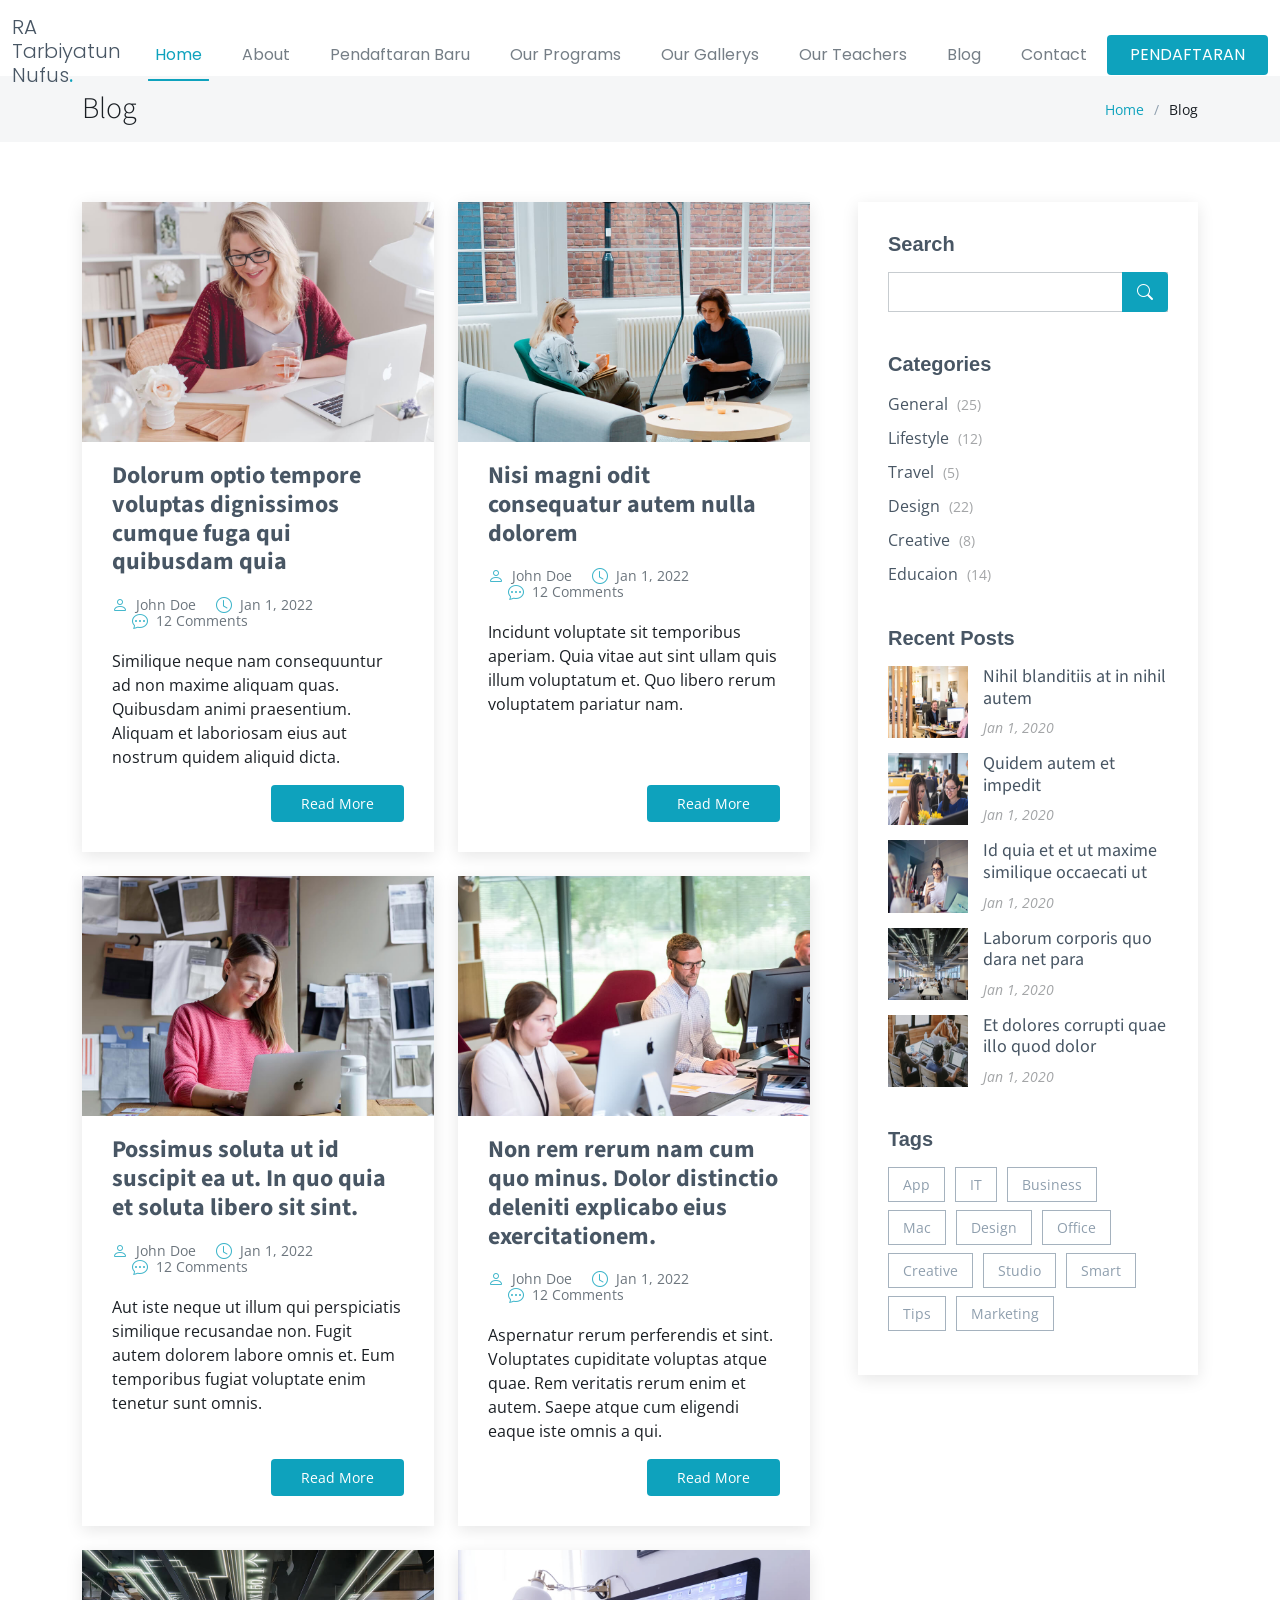
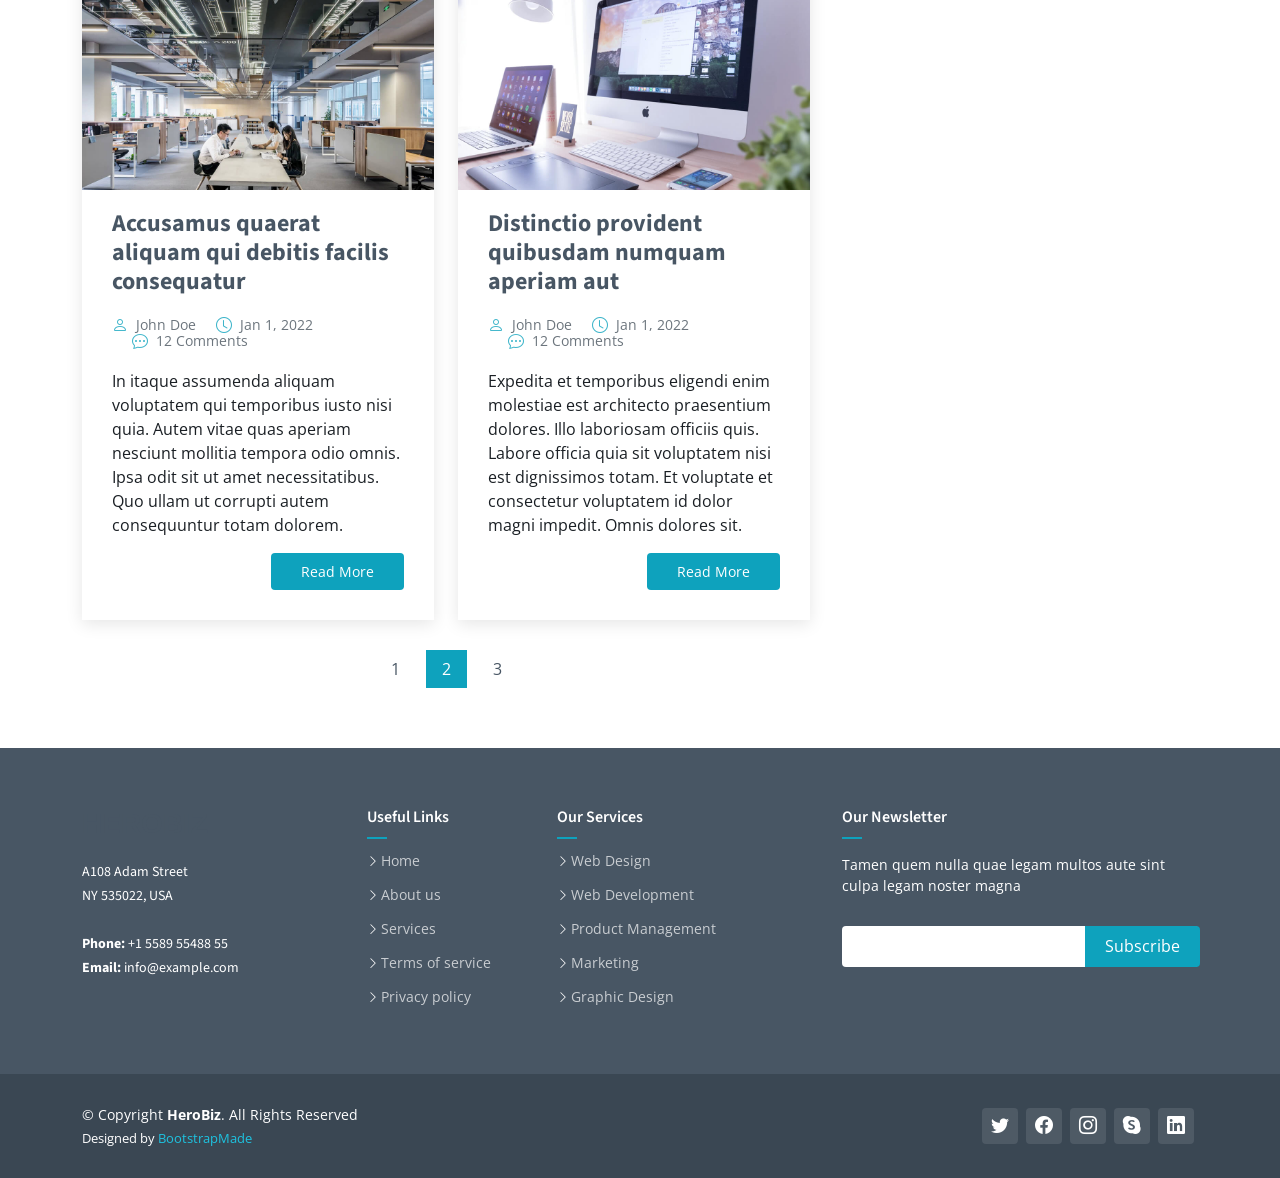
==== commit 7a0a863c: "ubah tahun" ====
--- a/blog.html
+++ b/blog.html
@@ -48,33 +48,33 @@
 <body>
 
   <!-- ======= Header ======= -->
+
   <header id="header" class="header fixed-top" data-scrollto-offset="0">
     <div class="container-fluid d-flex align-items-center justify-content-between">
 
       <a href="index.html" class="logo d-flex align-items-center scrollto me-auto me-lg-0">
         <!-- Uncomment the line below if you also wish to use an image logo -->
         <!-- <img src="assets/img/logo.png" alt=""> -->
-        <h1>HeroBiz<span>.</span></h1>
+        <h3>RA Tarbiyatun Nufus<span>.</span></h3>
       </a>
 
       <nav id="navbar" class="navbar">
         <ul>
 
-          <li class="dropdown"><a href="#"><span>Home</span> <i class="bi bi-chevron-down dropdown-indicator"></i></a>
-            <ul>
-              <li><a href="index.html">Home 1 - index.html</a></li>
-              <li><a href="index-2.html">Home 2 - index-2.html</a></li>
+          <li><a href="index.html" class="active">Home</a></li>
+              <!-- <li><a href="index-2.html">Home 2 - index-2.html</a></li>
               <li><a href="index-3.html">Home 3 - index-3.html</a></li>
               <li><a href="index-4.html">Home 4 - index-4.html</a></li>
             </ul>
-          </li>
+          </li>-->
 
           <li><a class="nav-link scrollto" href="index.html#about">About</a></li>
-          <li><a class="nav-link scrollto" href="index.html#services">Services</a></li>
-          <li><a class="nav-link scrollto" href="index.html#portfolio">Portfolio</a></li>
-          <li><a class="nav-link scrollto" href="index.html#team">Team</a></li>
-          <li><a href="blog.html" class="active">Blog</a></li>
-          <li class="dropdown megamenu"><a href="#"><span>Mega Menu</span> <i class="bi bi-chevron-down dropdown-indicator"></i></a>
+          <li><a class="nav-link scrollto" href="index.html#cta">Pendaftaran Baru</a></li>
+          <li><a class="nav-link scrollto" href="index.html#services">Our Programs</a></li>
+          <li><a class="nav-link scrollto" href="index.html#portfolio">Our Gallerys</a></li>
+          <li><a class="nav-link scrollto" href="index.html#team">Our Teachers</a></li>
+          <li><a href="blog.html">Blog</a></li>
+          <!--   <li class="dropdown megamenu"><a href="#"><span>Mega Menu</span> <i class="bi bi-chevron-down dropdown-indicator"></i></a>
             <ul>
               <li>
                 <a href="#">Column 1 link 1</a>
@@ -114,17 +114,16 @@
               <li><a href="#">Drop Down 3</a></li>
               <li><a href="#">Drop Down 4</a></li>
             </ul>
-          </li>
+          </li>-->
           <li><a class="nav-link scrollto" href="index.html#contact">Contact</a></li>
         </ul>
         <i class="bi bi-list mobile-nav-toggle d-none"></i>
       </nav><!-- .navbar -->
 
-      <a class="btn-getstarted scrollto" href="index.html#about">Get Started</a>
+      <a class="btn-getstarted scrollto" href="https://forms.gle/PBQRLpQCJVyCA1s99">PENDAFTARAN</a>
 
     </div>
   </header><!-- End Header -->
-
   <main id="main">
 
     <!-- ======= Breadcrumbs ======= -->
--- a/assets/css/main.css
+++ b/assets/css/main.css
@@ -217,13 +217,13 @@
   max-height: 40px;
   margin-right: 6px;
 }
-.header .logo h1 {
-  font-size: 32px;
+.header .logo h1,h3 {
+  font-size: 20px;
   font-weight: 300;
   color: var(--color-secondary);
   font-family: var(--font-secondary);
 }
-.header .logo h1 span {
+.header .logo h1,h3 span {
   color: var(--color-primary);
   font-weight: 500;
 }
